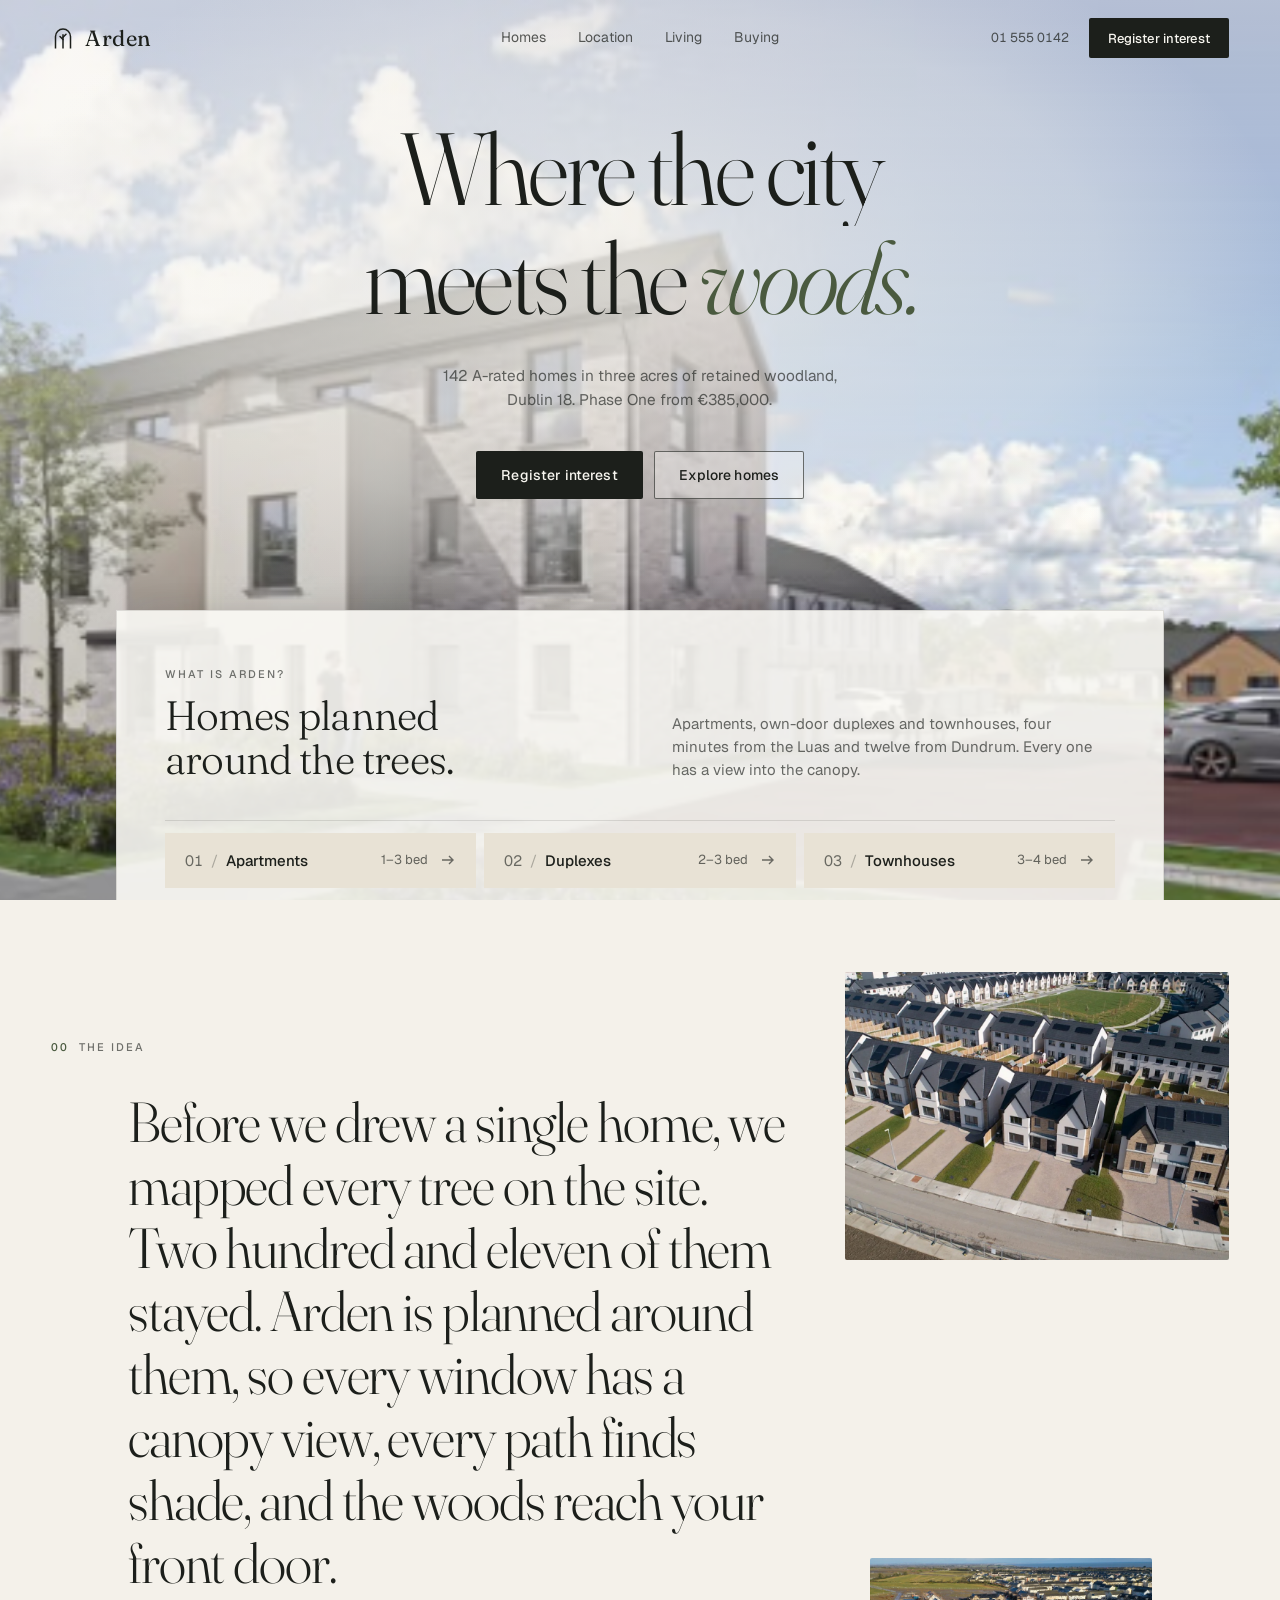
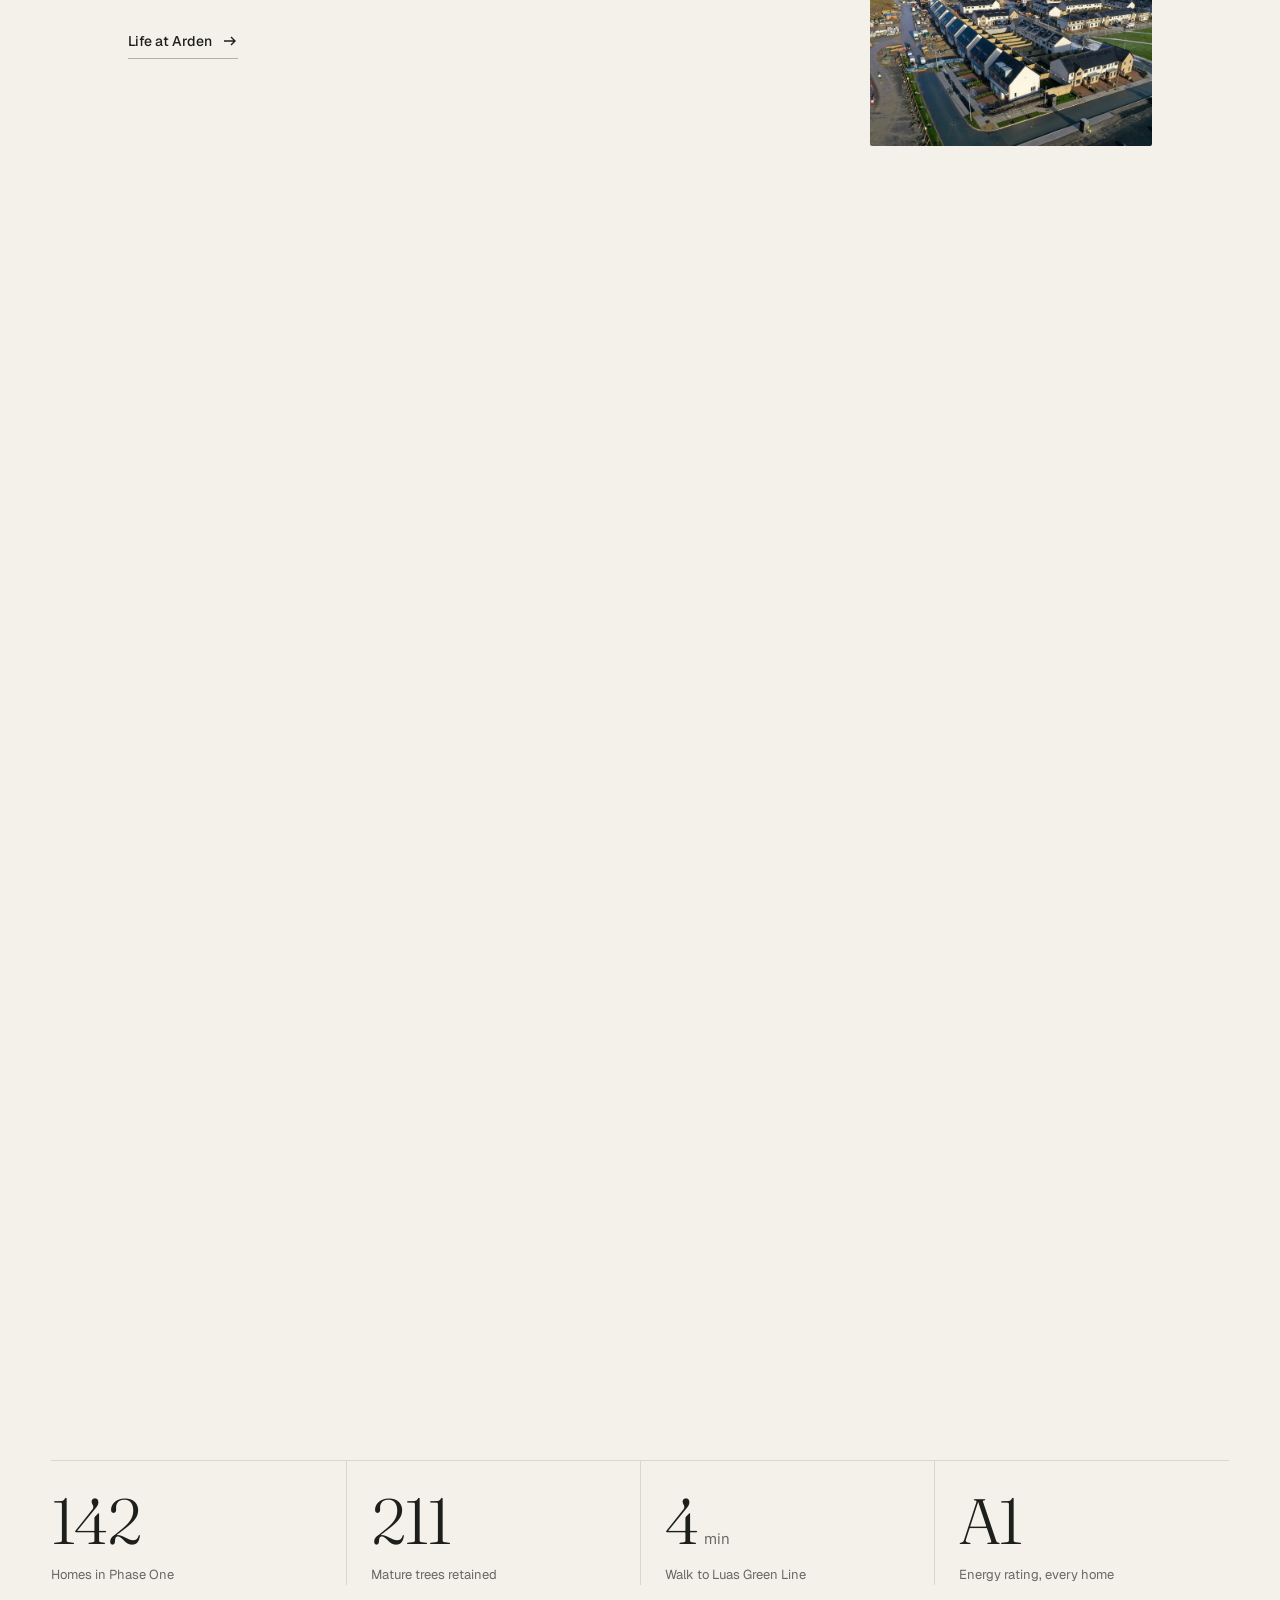
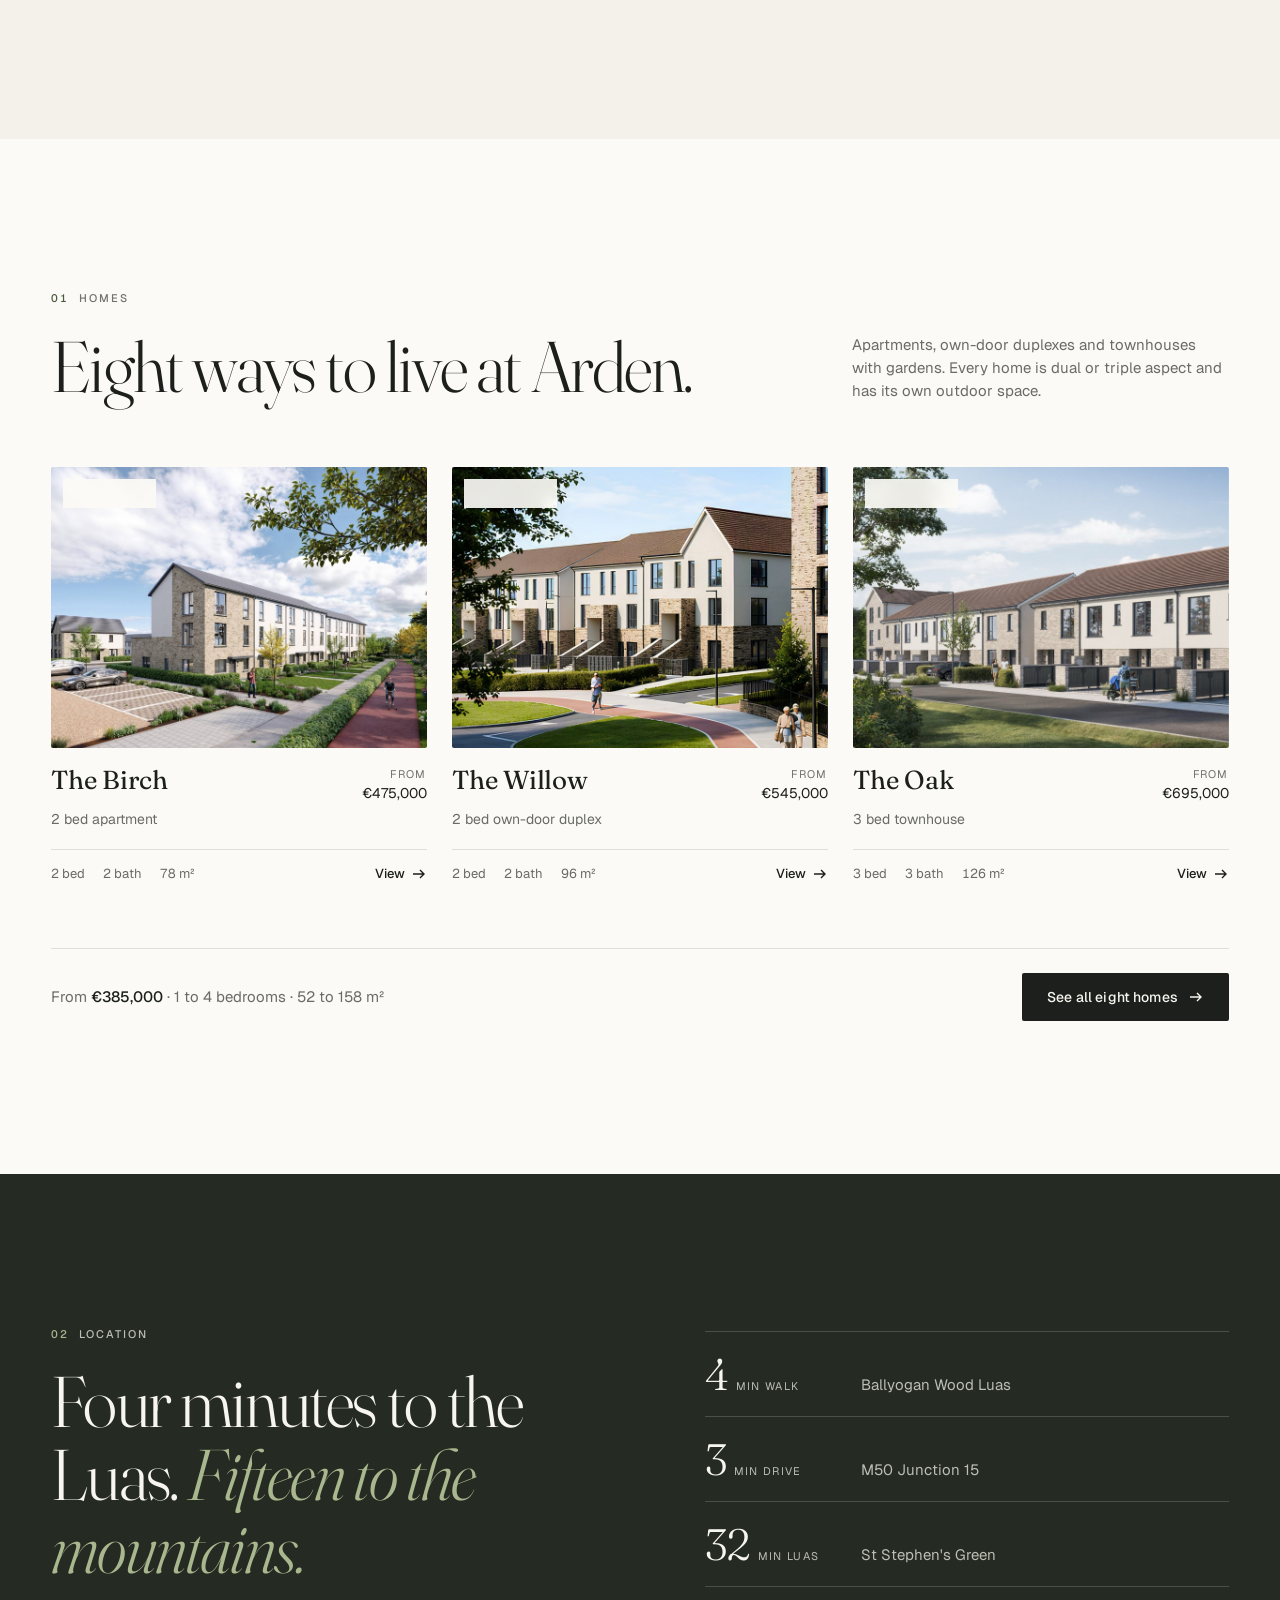
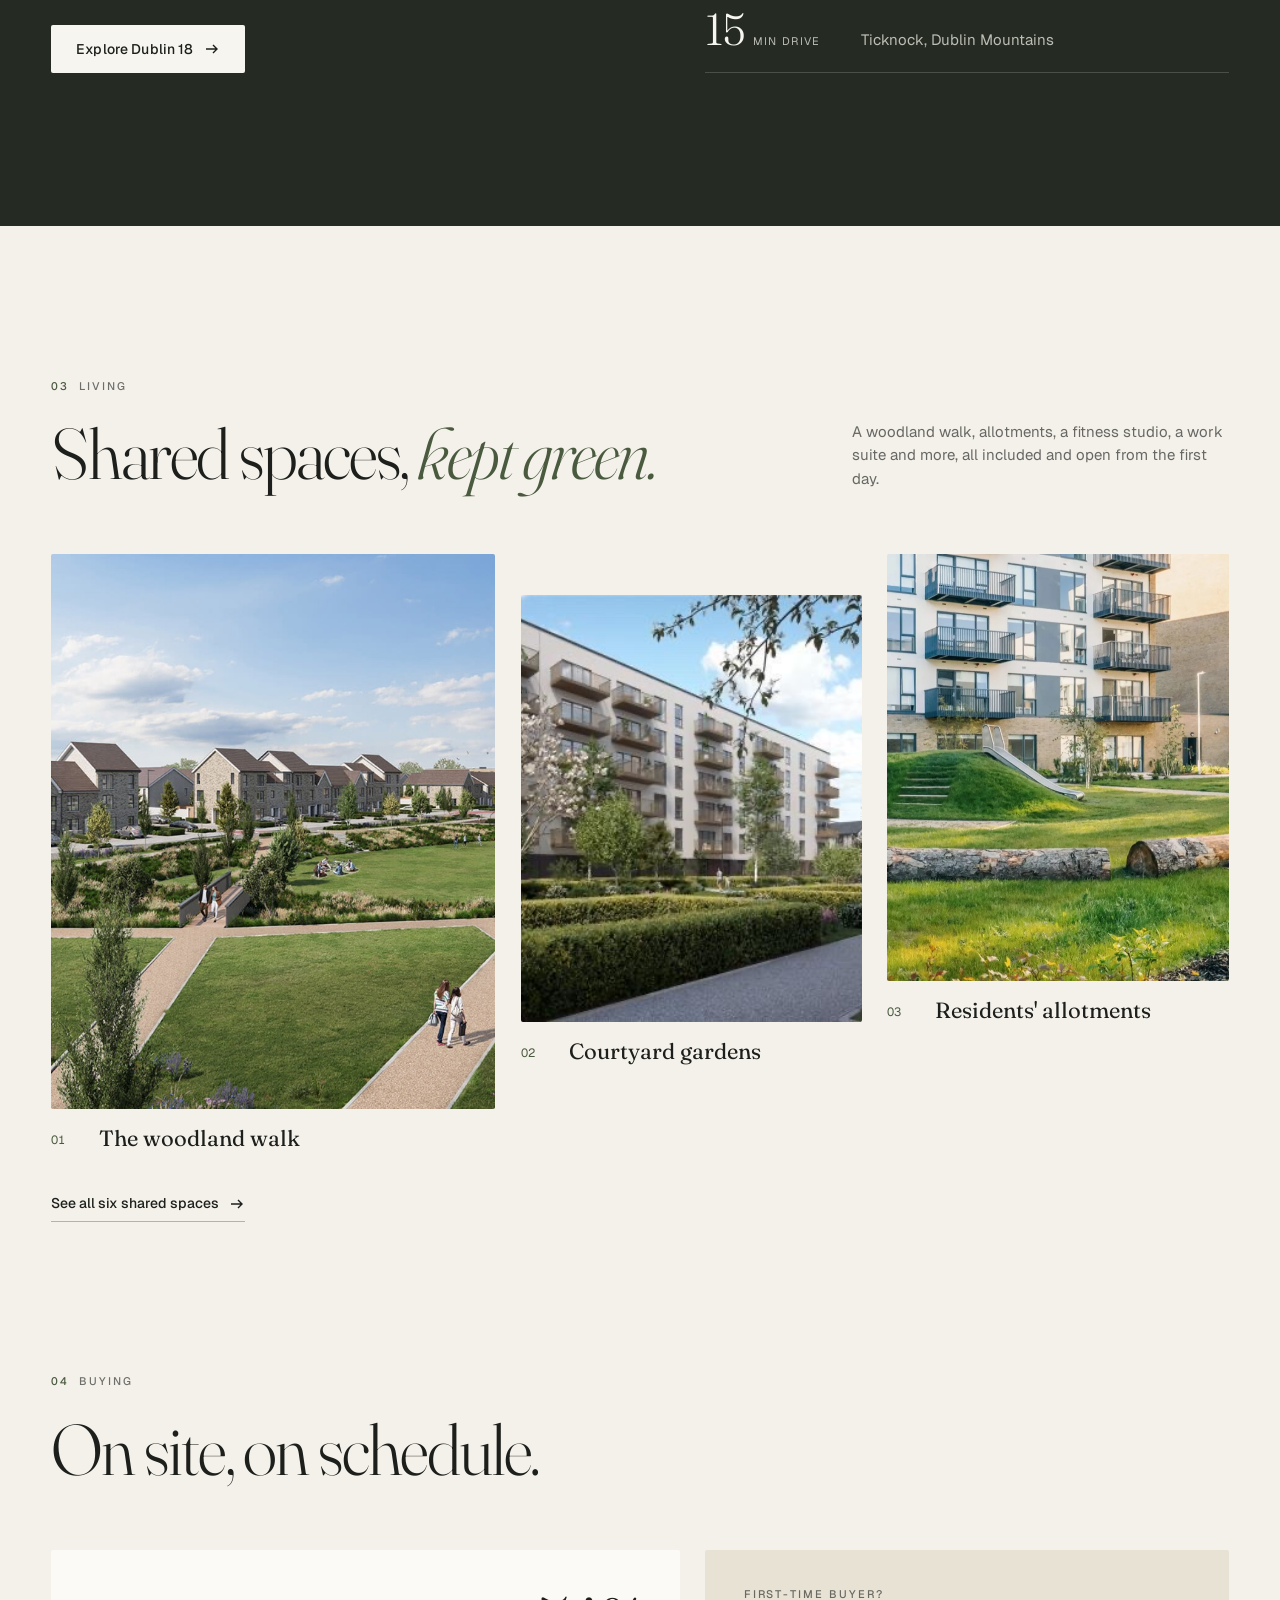
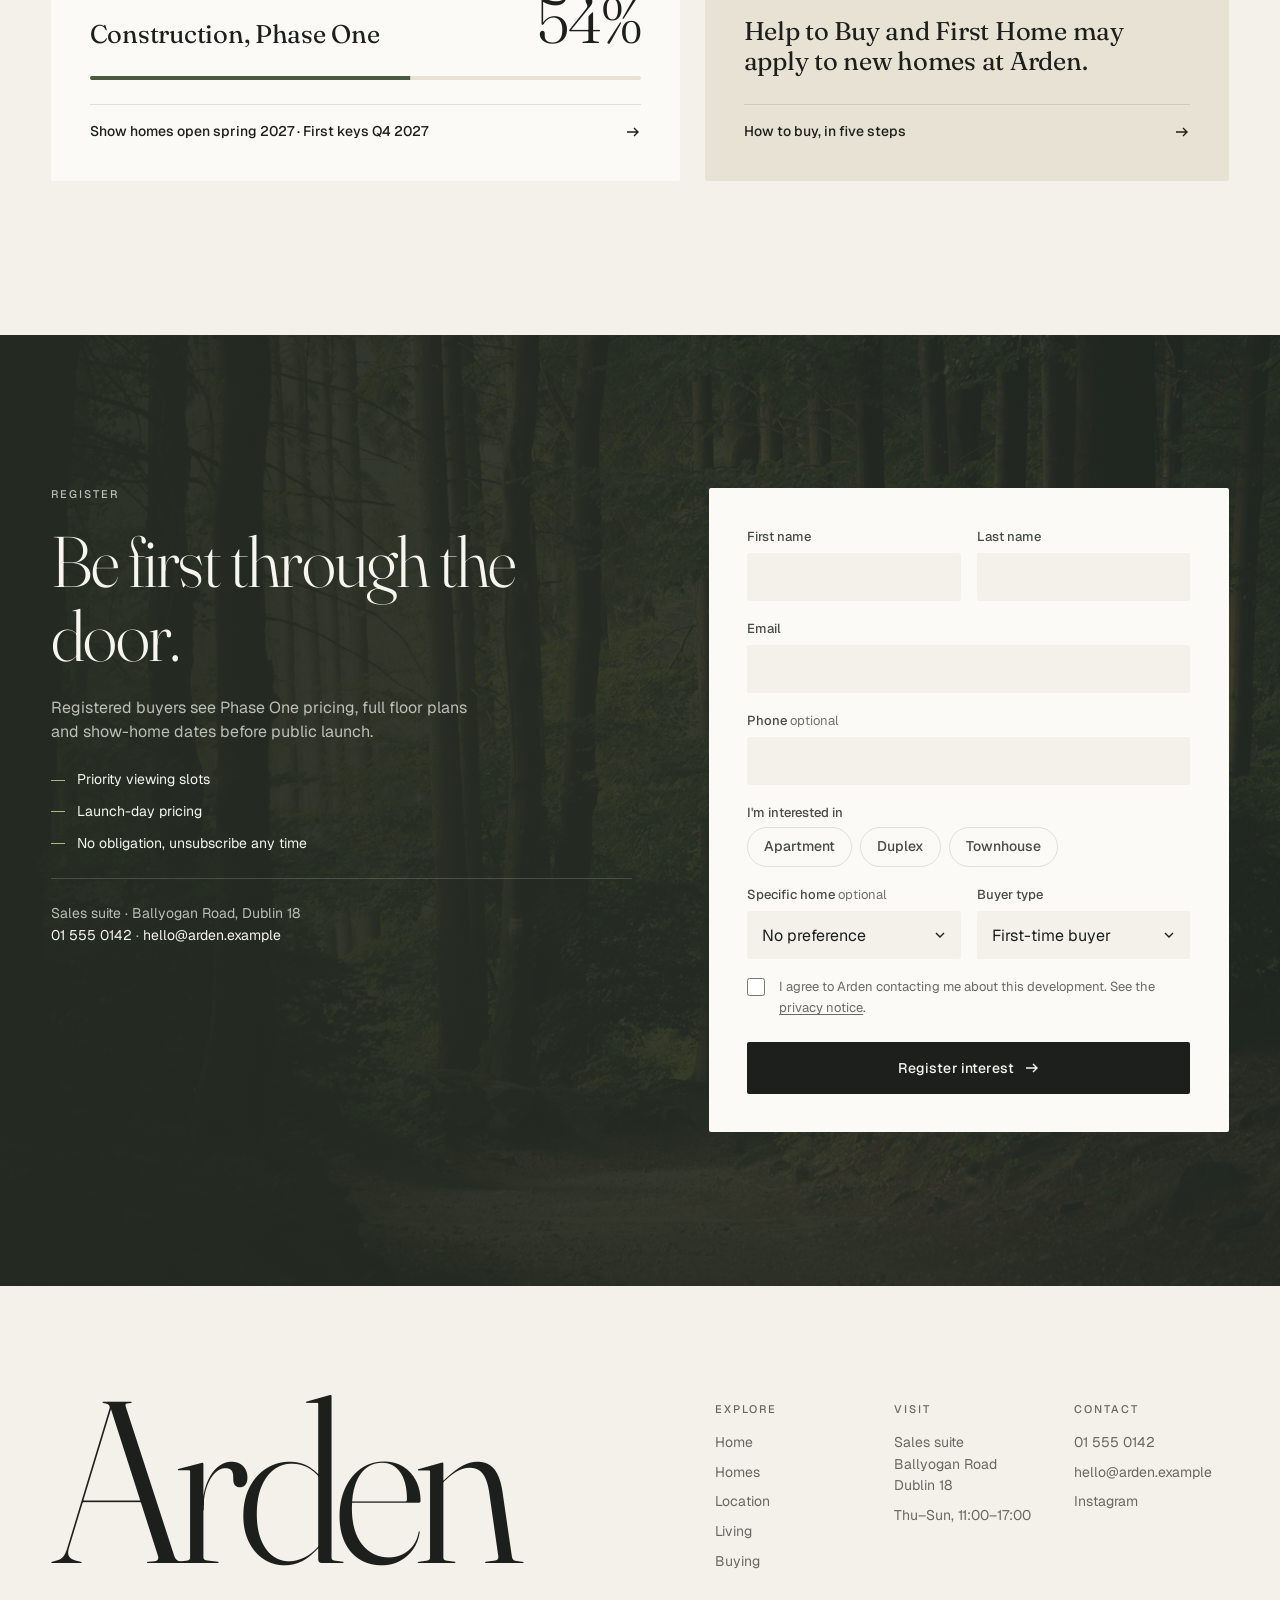
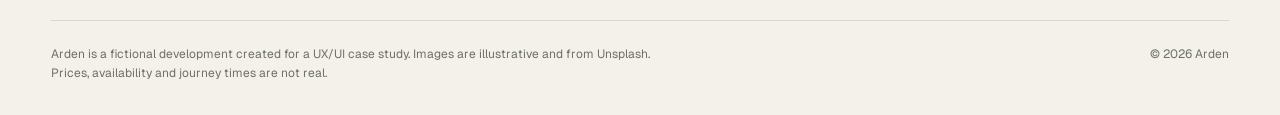
==== index.html @ 570a1e1f "Add files via upload" ====
<!doctype html>
<html lang="en-IE">
<head>
  <meta charset="utf-8">
  <meta name="viewport" content="width=device-width, initial-scale=1, viewport-fit=cover">
  <title>Arden — Homes at the edge of the woods, Dublin 18</title>
  <meta name="description" content="Arden is a collection of 142 A-rated apartments, duplexes and townhouses set within retained mature woodland in Dublin 18.">
  <meta name="theme-color" content="#F4F1EA">
  <link rel="preconnect" href="https://fonts.googleapis.com">
  <link rel="preconnect" href="https://fonts.gstatic.com" crossorigin>
    <link href="https://fonts.googleapis.com/css2?family=Fraunces:ital,opsz,wght@0,9..144,300..400;1,9..144,300..400&family=Geist:wght@300;400;500;600&display=swap" rel="stylesheet">
  <link rel="stylesheet" href="styles.css?v=10">
</head>
<body data-page="home">
  <main id="main">

    <!-- ============ HERO ============ -->
    <section class="hero" id="top" aria-labelledby="hero-title">
      <!-- Plays once while frames are captured, then loops forward → reverse on a canvas -->
      <!-- Still render animated like the reference: a slow camera move plus a sunlight sweep,
           drawn on a canvas at 30fps and played forward → reverse forever -->
      <div class="hero__bg" aria-hidden="true" data-boomerang-image>
        <img src="assets/img/arden-hero.jpg" alt="" fetchpriority="high">
        <canvas></canvas>
      </div>
      <div class="hero__wash" aria-hidden="true"></div>

      <div class="hero__copy">
        <h1 id="hero-title" class="hero__title">
          <span class="line"><span style="--d:1">Where the city</span></span>
          <span class="line"><span style="--d:2">meets the <em>woods.</em></span></span>
        </h1>
        <p class="hero__lede reveal-load" style="--d:3">142 A-rated homes in three acres of retained woodland, Dublin 18. Phase One from €385,000.</p>
        <div class="hero__ctas reveal-load" style="--d:4">
          <a href="#register" class="btn btn--dark">Register interest</a>
          <a href="homes.html" class="btn btn--line">Explore homes</a>
        </div>
      </div>

      <div class="hero__dock reveal-load" style="--d:5">
        <div class="hero__panel">
          <div class="hero__panel-top">
            <div>
              <p class="eyebrow">What is Arden?</p>
              <h2>Homes planned<br>around the trees.</h2>
            </div>
            <p>Apartments, own-door duplexes and townhouses, four minutes from the Luas and twelve from Dundrum. Every one has a view into the canopy.</p>
          </div>
          <div class="hero__rule"></div>
          <nav class="hero__rows" aria-label="Browse homes by type">
            <a href="homes.html?type=apartment"><span class="n">01</span><span class="s">/</span><span class="l">Apartments</span><span class="m">1–3 bed</span><svg class="arrow" viewBox="0 0 16 16" aria-hidden="true"><path d="M2 8h11M9 4l4 4-4 4"/></svg></a>
            <a href="homes.html?type=duplex"><span class="n">02</span><span class="s">/</span><span class="l">Duplexes</span><span class="m">2–3 bed</span><svg class="arrow" viewBox="0 0 16 16" aria-hidden="true"><path d="M2 8h11M9 4l4 4-4 4"/></svg></a>
            <a href="homes.html?type=townhouse"><span class="n">03</span><span class="s">/</span><span class="l">Townhouses</span><span class="m">3–4 bed</span><svg class="arrow" viewBox="0 0 16 16" aria-hidden="true"><path d="M2 8h11M9 4l4 4-4 4"/></svg></a>
          </nav>
        </div>
      </div>
    </section>

    <!-- ============ IDEA ============ -->
    <section class="idea" aria-labelledby="idea-label" data-idea>
      <div class="idea__sticky">
        <div class="wrap idea__inner">
          <p class="eyebrow" id="idea-label"><span class="idx">00</span> The idea</p>
          <p class="idea__text" data-scrub>Before we drew a single home, we mapped every tree on the site. Two hundred and eleven of them stayed. Arden is planned around them, so every window has a canopy view, every path finds shade, and the woods reach your front door.</p>
          <a href="living.html" class="link-arrow">Life at Arden <svg class="arrow" viewBox="0 0 16 16" aria-hidden="true"><path d="M2 8h11M9 4l4 4-4 4"/></svg></a>
        </div>
        <figure class="idea__img idea__img--a" data-parallax="-0.12">
          <img src="assets/img/arden-idea-streets.jpg" alt="Aerial view of finished streets of homes around a green" loading="lazy">
        </figure>
        <figure class="idea__img idea__img--b" data-parallax="0.1">
          <img src="assets/img/arden-idea-build.jpg" alt="Aerial view of new homes under construction" loading="lazy">
        </figure>
      </div>
    </section>

    <!-- ============ FACTS ============ -->
    <section class="facts wrap" aria-label="Arden in numbers">
      <dl class="facts__grid">
        <div class="fact reveal"><dt>Homes in Phase One</dt><dd><span data-count="142">142</span></dd></div>
        <div class="fact reveal"><dt>Mature trees retained</dt><dd><span data-count="211">211</span></dd></div>
        <div class="fact reveal"><dt>Walk to Luas Green Line</dt><dd><span data-count="4">4</span><small>min</small></dd></div>
        <div class="fact reveal"><dt>Energy rating, every home</dt><dd>A1</dd></div>
      </dl>
    </section>

    <!-- ============ HOMES TEASER ============ -->
    <section class="homes" aria-labelledby="homes-title">
      <div class="wrap">
        <div class="sec-head">
          <p class="eyebrow"><span class="idx">01</span> Homes</p>
          <h2 id="homes-title" class="h2 reveal">Eight ways to live at Arden.</h2>
          <p class="sec-head__aside reveal">Apartments, own-door duplexes and townhouses with gardens. Every home is dual or triple aspect and has its own outdoor space.</p>
        </div>
        <ul class="grid-homes" data-featured></ul>
        <div class="tease-foot reveal">
          <p>From <strong>€385,000</strong> · 1 to 4 bedrooms · 52 to 158 m²</p>
          <a href="homes.html" class="btn btn--dark">See all eight homes <svg class="arrow" viewBox="0 0 16 16" aria-hidden="true"><path d="M2 8h11M9 4l4 4-4 4"/></svg></a>
        </div>
      </div>
    </section>

    <!-- ============ LOCATION TEASER ============ -->
    <section class="tease-loc" aria-labelledby="tl-title">
      <div class="wrap tease-loc__grid">
        <div>
          <p class="eyebrow eyebrow--light"><span class="idx">02</span> Location</p>
          <h2 id="tl-title" class="h2 h2--light reveal">Four minutes to the Luas. <em>Fifteen to the mountains.</em></h2>
          <a href="location.html" class="btn btn--light reveal">Explore Dublin 18 <svg class="arrow" viewBox="0 0 16 16" aria-hidden="true"><path d="M2 8h11M9 4l4 4-4 4"/></svg></a>
        </div>
        <ul class="times">
          <li class="reveal"><span class="times__n">4<small>min walk</small></span><span class="times__l">Ballyogan Wood Luas</span></li>
          <li class="reveal"><span class="times__n">3<small>min drive</small></span><span class="times__l">M50 Junction 15</span></li>
          <li class="reveal"><span class="times__n">32<small>min Luas</small></span><span class="times__l">St Stephen's Green</span></li>
          <li class="reveal"><span class="times__n">15<small>min drive</small></span><span class="times__l">Ticknock, Dublin Mountains</span></li>
        </ul>
      </div>
    </section>

    <!-- ============ LIVING TEASER ============ -->
    <section class="tease-amen" aria-labelledby="ta-title">
      <div class="wrap">
        <div class="sec-head">
          <p class="eyebrow"><span class="idx">03</span> Living</p>
          <h2 id="ta-title" class="h2 reveal">Shared spaces, <em>kept green.</em></h2>
          <p class="sec-head__aside reveal">A woodland walk, allotments, a fitness studio, a work suite and more, all included and open from the first day.</p>
        </div>
        <ul class="tease-amen__grid" data-amen-teaser></ul>
        <a href="living.html" class="link-arrow reveal">See all six shared spaces <svg class="arrow" viewBox="0 0 16 16" aria-hidden="true"><path d="M2 8h11M9 4l4 4-4 4"/></svg></a>
      </div>
    </section>

    <!-- ============ BUYING TEASER ============ -->
    <section class="tease-buy" aria-labelledby="tb-title">
      <div class="wrap">
        <div class="sec-head">
          <p class="eyebrow"><span class="idx">04</span> Buying</p>
          <h2 id="tb-title" class="h2 reveal">On site, on schedule.</h2>
        </div>
        <div class="tease-buy__grid">
          <a href="buying.html" class="card-link reveal">
            <div class="build__head">
              <p class="h3">Construction, Phase One</p>
              <p class="build__pct"><span data-count="58">58</span>%</p>
            </div>
            <div class="bar" role="progressbar" aria-valuemin="0" aria-valuemax="100" aria-valuenow="58" aria-label="Construction progress"><span style="--v:.58"></span></div>
            <p class="card-link__row"><span>Show homes open spring 2027 · First keys Q4 2027</span><svg class="arrow" viewBox="0 0 16 16" aria-hidden="true"><path d="M2 8h11M9 4l4 4-4 4"/></svg></p>
          </a>
          <a href="buying.html" class="card-link card-link--sand reveal">
            <p class="eyebrow">First-time buyer?</p>
            <p class="h3">Help to Buy and First Home may apply to new homes at Arden.</p>
            <p class="card-link__row"><span>How to buy, in five steps</span><svg class="arrow" viewBox="0 0 16 16" aria-hidden="true"><path d="M2 8h11M9 4l4 4-4 4"/></svg></p>
          </a>
        </div>
      </div>
    </section>

    <div data-slot="register"></div>
  </main>

  <script src="main.js?v=10"></script>
</body>
</html>
---- styles.css ----
/* ==========================================================
   ARDEN — design tokens
   ========================================================== */
:root {
  --stone: #F4F1EA;
  --paper: #FBFAF6;
  --sand: #E8E2D5;
  --ink: #1C1F1B;
  --ink-80: rgba(28, 31, 27, .8);
  --ink-65: rgba(28, 31, 27, .65);
  --ink-45: rgba(28, 31, 27, .62);
  --ink-30: rgba(28, 31, 27, .3);
  --line: rgba(28, 31, 27, .12);
  --moss: #4A5A3F;
  --moss-deep: #252B22;
  --fern: #A9B78F;
  --light: #F7F5EF;
  --light-70: rgba(247, 245, 239, .72);
  --light-50: rgba(247, 245, 239, .66);
  --light-line: rgba(247, 245, 239, .18);

  --serif: "Fraunces", Georgia, "Times New Roman", serif;
  --sans: "Geist", "Helvetica Neue", Arial, sans-serif;

  --gutter: clamp(16px, 4vw, 56px);
  --max: 1360px;
  --sec: clamp(88px, 12vw, 176px);
  --r: 2px;

  --ease-out: cubic-bezier(.22, 1, .36, 1);
  --ease-in-out: cubic-bezier(.65, 0, .35, 1);
  --t-fast: 200ms;
}

*, *::before, *::after { box-sizing: border-box; }
[hidden] { display: none !important; }
html { -webkit-text-size-adjust: 100%; scroll-behavior: smooth; scroll-padding-top: 72px; }
body {
  margin: 0;
  background: var(--stone);
  color: var(--ink);
  font: 400 16px/1.55 var(--sans);
  -webkit-font-smoothing: antialiased;
  -moz-osx-font-smoothing: grayscale;
  overflow-x: hidden;
}
img { display: block; max-width: 100%; }
a { color: inherit; text-decoration: none; }
button { font: inherit; color: inherit; background: none; border: 0; padding: 0; cursor: pointer; }
h1, h2, h3, p, ul, ol, dl, dd, figure { margin: 0; padding: 0; }
ul, ol { list-style: none; }
em { font-style: italic; }
:focus-visible { outline: 2px solid var(--moss); outline-offset: 3px; }
::selection { background: var(--fern); color: var(--ink); }

.skip { position: absolute; left: -9999px; top: 8px; z-index: 100; background: var(--ink); color: var(--light); padding: 10px 14px; }
.skip:focus { left: 8px; }

.wrap { width: 100%; max-width: var(--max); margin: 0 auto; padding: 0 var(--gutter); }

/* ---------- type ---------- */
.eyebrow {
  font: 500 11px/1.2 var(--sans);
  letter-spacing: .18em;
  text-transform: uppercase;
  color: var(--ink-45);
  display: flex; align-items: center; gap: 10px;
}
.eyebrow--light { color: var(--light-70); }
.idx { font-variant-numeric: tabular-nums; color: var(--moss); }
.eyebrow--light .idx { color: var(--fern); }

.h2 {
  font: 300 clamp(38px, 5.6vw, 84px)/1.02 var(--serif);
  letter-spacing: -.025em;
  font-variation-settings: "opsz" 144;
}
.h2 em { color: var(--moss); }
.h2--light { color: var(--light); }
.h3 { font: 400 clamp(22px, 2vw, 28px)/1.15 var(--serif); letter-spacing: -.01em; }

/* ---------- buttons ---------- */
.btn {
  --bg: var(--ink); --fg: var(--light);
  display: inline-flex; align-items: center; justify-content: center; gap: 10px;
  min-height: 48px; padding: 0 24px;
  background: var(--bg); color: var(--fg);
  font: 500 14px/1 var(--sans); letter-spacing: .01em;
  border: 1px solid transparent; border-radius: var(--r);
  transition: background-color var(--t-fast) ease, color var(--t-fast) ease, border-color var(--t-fast) ease, transform 160ms var(--ease-out);
  white-space: nowrap;
}
.btn:active { transform: scale(.98); }
.btn--sm { min-height: 40px; padding: 0 18px; font-size: 13px; }
.btn--block { width: 100%; }
.btn--dark:hover { background: var(--moss-deep); }
.btn--light { --bg: var(--light); --fg: var(--ink); }
.btn--light:hover { --bg: #fff; }
.btn--ghost-light { --bg: transparent; --fg: var(--light); border-color: var(--light-50); }
.btn--ghost-light:hover { border-color: var(--light); background: rgba(247,245,239,.08); }

.arrow { width: 16px; height: 16px; flex: none; fill: none; stroke: currentColor; stroke-width: 1.4; transition: transform var(--t-fast) var(--ease-out); }
a:hover > .arrow, button:hover > .arrow, .is-hover .arrow { transform: translateX(3px); }

.link-arrow {
  display: inline-flex; align-items: center; gap: 10px;
  font-weight: 500; font-size: 14px;
  padding-bottom: 6px; border-bottom: 1px solid var(--ink-30);
  transition: border-color var(--t-fast);
}
.link-arrow:hover { border-color: var(--ink); }
.text-btn { text-decoration: underline; text-underline-offset: 3px; font-weight: 500; }

/* ==========================================================
   NAV
   ========================================================== */
.nav {
  position: fixed; inset: 0 0 auto; z-index: 50;
  color: var(--light);
  transition: transform 420ms var(--ease-out), background-color 300ms ease, color 300ms ease, box-shadow 300ms ease;
}
.nav__inner {
  max-width: var(--max); margin: 0 auto;
  padding: 18px var(--gutter);
  display: grid; grid-template-columns: 1fr auto 1fr; align-items: center; gap: 24px;
}
.nav.is-solid { background: rgba(244, 241, 234, .9); backdrop-filter: blur(14px) saturate(1.2); -webkit-backdrop-filter: blur(14px) saturate(1.2); color: var(--ink); box-shadow: 0 1px 0 var(--line); }
.nav.is-hidden { transform: translateY(-100%); }
.nav.is-solid [data-nav-cta] { --bg: var(--ink); --fg: var(--light); }

.brand { display: inline-flex; align-items: center; gap: 10px; justify-self: start; }
.brand__mark { width: 24px; height: 24px; }
.brand__word { font: 400 22px/1 var(--serif); letter-spacing: .02em; }

.nav__links { display: flex; gap: 32px; }
.nav__links a { font-size: 14px; opacity: .72; transition: opacity var(--t-fast); position: relative; }
.nav__links a:hover, .nav__links a[aria-current] { opacity: 1; }
.nav__links a[aria-current]::after { content: ""; position: absolute; left: 0; right: 0; bottom: -6px; height: 1px; background: currentColor; }

.nav__end { justify-self: end; display: flex; align-items: center; gap: 20px; }
.nav__phone { font-size: 13px; opacity: .72; font-variant-numeric: tabular-nums; transition: opacity var(--t-fast); }
.nav__phone:hover { opacity: 1; }

.nav__burger { display: none; width: 40px; height: 40px; position: relative; }
.nav__burger span { position: absolute; left: 10px; right: 10px; height: 1.5px; background: currentColor; transition: transform 300ms var(--ease-out); }
.nav__burger span:first-child { top: 16px; }
.nav__burger span:last-child { top: 23px; }
.nav__burger[aria-expanded="true"] span:first-child { transform: translateY(3.5px) rotate(45deg); }
.nav__burger[aria-expanded="true"] span:last-child { transform: translateY(-3.5px) rotate(-45deg); }

.menu {
  position: fixed; inset: 0; z-index: 45;
  background: var(--stone); color: var(--ink);
  padding: 96px var(--gutter) calc(24px + env(safe-area-inset-bottom));
  display: flex; flex-direction: column; justify-content: space-between;
  opacity: 0; transition: opacity 260ms ease;
}
.menu.is-open { opacity: 1; }
.menu nav a {
  display: flex; align-items: baseline; gap: 16px;
  font: 300 clamp(36px, 10vw, 56px)/1.1 var(--serif);
  padding: 10px 0; border-bottom: 1px solid var(--line);
  transform: translateY(12px); opacity: 0;
  transition: transform 500ms var(--ease-out), opacity 500ms var(--ease-out);
  transition-delay: calc(var(--i, 0) * 50ms + 80ms);
}
.menu.is-open nav a { transform: none; opacity: 1; }
.menu nav a[aria-current] { color: var(--moss); }
.menu nav a span { font: 500 11px var(--sans); letter-spacing: .15em; color: var(--moss); }
.menu__foot { display: grid; gap: 16px; font-size: 14px; color: var(--ink-65); }
body.menu-open .nav { color: var(--ink); background: transparent; box-shadow: none; backdrop-filter: none; }
body.menu-open .nav [data-nav-cta] { visibility: hidden; }

/* ==========================================================
   HERO — boomerang video, centred copy, anchored panel
   ========================================================== */
.hero {
  position: relative; isolation: isolate; overflow: hidden;
  min-height: 100vh; min-height: 100svh;
  display: flex; flex-direction: column; align-items: center;
  background: var(--stone); color: var(--ink);
}
/* Slightly oversized, anchored from the top so the canopy stays in frame */
.hero__bg { position: absolute; inset: 0; z-index: -2; overflow: hidden; }
.hero__bg > img, .hero__bg > video, .hero__bg > canvas {
  position: absolute; inset: 0; width: 100%; height: 100%;
  object-fit: cover; object-position: 50% 0;
  transform: scale(1.15); transform-origin: 50% 0;
}
.hero__bg > video, .hero__bg > canvas { opacity: 0; transition: opacity 900ms ease; }
.hero__bg.is-video > video, .hero__bg.is-looping > canvas { opacity: 1; }
/* A soft stone wash keeps the ink headline legible over the mist */
.hero__wash {
  position: absolute; inset: 0; z-index: -1; pointer-events: none;
  background:
    radial-gradient(ellipse 60% 48% at 50% 30%, rgba(244,241,234,.7) 0%, rgba(244,241,234,.35) 60%, rgba(244,241,234,0) 85%),
    linear-gradient(180deg, rgba(244,241,234,.55) 0%, rgba(244,241,234,.25) 45%, rgba(244,241,234,0) 70%);
}

.hero__copy {
  display: flex; flex-direction: column; align-items: center; text-align: center;
  padding: clamp(104px, 13vh, 148px) 16px 32px;
}
.hero__title {
  margin-top: 0;
  font: 300 clamp(44px, 8vw, 120px)/1 var(--serif);
  letter-spacing: -.035em;
  font-variation-settings: "opsz" 144;
}
.hero__title .line { display: block; overflow: hidden; padding-bottom: .06em; }
.hero__title .line > span { display: inline-block; transform: translateY(105%); animation: rise 1100ms var(--ease-out) forwards; animation-delay: calc(var(--d) * 110ms + 250ms); }
.hero__title em { color: var(--moss); }
.hero__lede { max-width: 440px; margin-top: clamp(20px, 2.4vw, 32px); color: var(--ink-65); font-size: clamp(15px, 1.2vw, 17px); }
.hero__ctas { display: flex; flex-wrap: wrap; justify-content: center; gap: 12px; margin-top: clamp(24px, 3vw, 40px); }
.btn--line { --bg: rgba(251,250,246,.35); --fg: var(--ink); border-color: var(--ink-45); }
.btn--line:hover { border-color: var(--ink); background: rgba(251,250,246,.5); }

.reveal-load { opacity: 0; transform: translateY(14px); animation: fadeUp 900ms var(--ease-out) forwards; animation-delay: calc(var(--d) * 110ms + 250ms); }
@keyframes rise { to { transform: none; } }
@keyframes fadeUp { to { opacity: 1; transform: none; } }
@keyframes drift {
  from { transform: scale(1.06) translate3d(0, 0, 0); }
  to   { transform: scale(1.16) translate3d(-2.2%, -1.6%, 0); }
}

.hero__dock { margin-top: auto; width: 100%; max-width: 1080px; padding: 0 16px; }
.hero__panel {
  background: rgba(251, 250, 246, .9);
  backdrop-filter: blur(10px) saturate(1.1); -webkit-backdrop-filter: blur(10px) saturate(1.1);
  border: 1px solid var(--line); border-bottom: 0;
  padding: clamp(28px, 4.4vw, 60px) clamp(20px, 4vw, 48px) 0;
  box-shadow: 0 -12px 40px -24px rgba(28,31,27,.25);
}
.hero__panel-top { display: grid; grid-template-columns: 1fr 1fr; gap: clamp(20px, 5vw, 64px); align-items: end; }
.hero__panel h2 { margin-top: 12px; font: 300 clamp(26px, 3.2vw, 42px)/1.08 var(--serif); letter-spacing: -.02em; }
.hero__panel-top > p { color: var(--ink-65); font-size: 15px; max-width: 420px; }
.hero__rule { height: 1px; background: var(--line); margin-top: clamp(24px, 3vw, 40px); }
.hero__rows { display: grid; grid-template-columns: repeat(3, 1fr); gap: 8px; padding: 12px 0; }
.hero__rows a {
  display: flex; align-items: center; gap: 12px;
  padding: 16px 20px; background: var(--sand); font-size: 15px;
  transition: background-color var(--t-fast) ease;
}
.hero__rows a:hover { background: #DDD5C4; }
.hero__rows .n { color: var(--ink-45); font-variant-numeric: tabular-nums; }
.hero__rows .s { color: var(--ink-30); margin: 0 -4px; }
.hero__rows .l { font-weight: 500; }
.hero__rows .m { margin-left: auto; font-size: 13px; color: var(--ink-65); }
.hero__rows .arrow { color: var(--ink-45); transition: transform var(--t-fast) var(--ease-out), color var(--t-fast); }
.hero__rows a:hover .arrow { color: var(--ink); transform: translateX(3px); }

@media (min-width: 701px) and (max-height: 860px) {
  .hero__copy { padding-top: 96px; padding-bottom: 24px; }
  .hero__title { font-size: clamp(44px, 11vh, 96px); }
  .hero__panel { padding-top: 28px; }
  .hero__rule { margin-top: 20px; }
}

/* The nav starts in ink over the light hero */
/* Light variant: the nav starts in ink over the bright render */
body:has(.hero:not(.hero--dark)) .nav:not(.is-solid) { color: var(--ink); }
body:has(.hero:not(.hero--dark)) .nav:not(.is-solid) [data-nav-cta] { --bg: var(--ink); --fg: var(--light); }

/* Dark photo variant: light type over a dusk image, same layout */
.hero--dark { background: var(--moss-deep); color: var(--light); }
.hero--dark .hero__bg > img { object-position: 50% 55%; transform-origin: 55% 60%; animation: drift 30s var(--ease-in-out) infinite alternate; }
.hero--dark .hero__wash {
  background:
    radial-gradient(ellipse 62% 50% at 50% 38%, rgba(20,24,19,.7) 0%, rgba(20,24,19,.3) 55%, rgba(20,24,19,0) 80%),
    linear-gradient(180deg, rgba(20,24,19,.6) 0%, rgba(20,24,19,.25) 40%, rgba(20,24,19,.35) 70%, rgba(20,24,19,.7) 100%);
}
.hero--dark .hero__title em { color: var(--fern); }
.hero--dark .hero__lede { color: rgba(247,245,239,.86); text-shadow: 0 1px 12px rgba(20,24,19,.6); }
.hero--dark .btn--dark { --bg: var(--light); --fg: var(--ink); }
.hero--dark .btn--dark:hover { background: #fff; }
.hero--dark .btn--line { --bg: rgba(247,245,239,.06); --fg: var(--light); border-color: var(--light-50); }
.hero--dark .btn--line:hover { border-color: var(--light); background: rgba(247,245,239,.12); }
.hero--dark .hero__panel { color: var(--ink); }

/* ==========================================================
   IDEA — scroll-scrubbed statement
   ========================================================== */
.idea { position: relative; height: 240vh; }
.idea__sticky { position: sticky; top: 0; height: 100vh; height: 100svh; display: flex; align-items: center; overflow: hidden; }
.idea__inner { position: relative; z-index: 2; display: grid; gap: 36px; }
.idea__text {
  max-width: 21ch;
  font: 300 clamp(30px, 4.4vw, 64px)/1.12 var(--serif);
  letter-spacing: -.02em;
  font-variation-settings: "opsz" 96;
  margin-left: clamp(0px, 6vw, 120px);
}
.idea__text .w { opacity: .14; transition: opacity 180ms linear; }
.idea__text .w.on { opacity: 1; }
.idea__inner .link-arrow { justify-self: start; margin-left: clamp(0px, 6vw, 120px); }
.idea__img { position: absolute; z-index: 1; overflow: hidden; border-radius: var(--r); will-change: transform; }
.idea__img img { width: 100%; height: 100%; object-fit: cover; }
.idea__img--a { width: clamp(250px, 30vw, 500px); aspect-ratio: 4/3; right: var(--gutter); top: 8vh; }
.idea__img--b { width: clamp(200px, 22vw, 370px); aspect-ratio: 3/2; right: calc(var(--gutter) + 6vw); bottom: 6vh; }

/* ==========================================================
   FACTS
   ========================================================== */
.facts { padding-block: 0 var(--sec); }
.facts__grid { display: grid; grid-template-columns: repeat(4, 1fr); border-top: 1px solid var(--line); }
.fact { padding: 28px 24px 0 0; display: flex; flex-direction: column-reverse; gap: 12px; }
.fact + .fact { padding-left: 24px; border-left: 1px solid var(--line); }
.fact dt { font-size: 13px; color: var(--ink-65); }
.fact dd { font: 300 clamp(44px, 5vw, 72px)/1 var(--serif); letter-spacing: -.03em; font-variant-numeric: tabular-nums; }
.fact dd small { font: 400 15px var(--sans); letter-spacing: 0; margin-left: 6px; color: var(--ink-65); }

/* ==========================================================
   SECTION HEAD (shared)
   ========================================================== */
.sec-head {
  display: grid; grid-template-columns: repeat(12, 1fr); column-gap: 24px; row-gap: 24px;
  margin-bottom: clamp(40px, 5vw, 72px);
}
.sec-head .eyebrow { grid-column: 1 / -1; }
.sec-head .h2 { grid-column: 1 / span 8; }
.sec-head__aside { grid-column: 9 / -1; align-self: end; color: var(--ink-65); font-size: 15px; max-width: 380px; }

/* ==========================================================
   HOMES
   ========================================================== */
.homes { padding-block: var(--sec); background: var(--paper); }
.filters {
  display: flex; flex-wrap: wrap; align-items: center; gap: 12px 28px;
  padding-bottom: 20px; margin-bottom: 32px; border-bottom: 1px solid var(--line);
}
.seg { display: inline-flex; background: var(--sand); padding: 3px; border-radius: 3px; }
.seg button {
  min-height: 38px; padding: 0 16px; font-size: 13px; font-weight: 500; color: var(--ink-65);
  border-radius: 2px; transition: background-color var(--t-fast), color var(--t-fast), box-shadow var(--t-fast);
}
.seg button:hover { color: var(--ink); }
.seg button[aria-checked="true"] { background: var(--paper); color: var(--ink); box-shadow: 0 1px 2px rgba(28,31,27,.08); }
.chips { display: inline-flex; align-items: center; gap: 6px; }
.chips__label { font-size: 12px; color: var(--ink-45); margin-right: 6px; text-transform: uppercase; letter-spacing: .14em; }
.chips button {
  min-width: 38px; min-height: 38px; padding: 0 12px; font-size: 13px; border: 1px solid var(--line); border-radius: 999px;
  transition: border-color var(--t-fast), background-color var(--t-fast), color var(--t-fast);
}
.chips button:hover { border-color: var(--ink-45); }
.chips button[aria-checked="true"] { background: var(--ink); color: var(--light); border-color: var(--ink); }
.filters__count { margin-left: auto; font-size: 13px; color: var(--ink-45); font-variant-numeric: tabular-nums; }

.grid-homes { display: grid; grid-template-columns: repeat(3, 1fr); gap: clamp(28px, 3vw, 48px) clamp(16px, 2vw, 28px); }
.home { animation: cardIn 500ms var(--ease-out) both; animation-delay: calc(var(--i) * 45ms); }
@keyframes cardIn { from { opacity: 0; transform: translateY(12px); } }
.home__btn { display: block; width: 100%; text-align: left; }
.home__img { position: relative; aspect-ratio: 4/3; overflow: hidden; background: var(--sand); border-radius: var(--r); }
.home__img img { width: 100%; height: 100%; object-fit: cover; transition: transform 900ms var(--ease-out); }
.home__btn:hover .home__img img { transform: scale(1.035); }
.status {
  position: absolute; top: 12px; left: 12px;
  display: inline-flex; align-items: center; gap: 6px;
  padding: 6px 10px; font-size: 11px; font-weight: 500; letter-spacing: .04em;
  background: rgba(251, 250, 246, .92); backdrop-filter: blur(6px); border-radius: 999px;
}
.status::before { content: ""; width: 6px; height: 6px; border-radius: 50%; background: var(--moss); }
.status--low::before { background: #B8792F; }
.status--soon::before { background: var(--ink-30); }
.home__meta { display: grid; grid-template-columns: 1fr auto; gap: 4px 16px; padding-top: 18px; }
.home__name { font: 400 26px/1.1 var(--serif); letter-spacing: -.01em; }
.home__price { font-size: 14px; text-align: right; align-self: end; }
.home__price small { display: block; font-size: 11px; color: var(--ink-45); text-transform: uppercase; letter-spacing: .12em; }
.home__type { font-size: 14px; color: var(--ink-65); }
.home__specs { grid-column: 1 / -1; display: flex; gap: 18px; margin-top: 14px; padding-top: 14px; border-top: 1px solid var(--line); font-size: 13px; color: var(--ink-65); font-variant-numeric: tabular-nums; }
.home__specs .view { margin-left: auto; display: inline-flex; align-items: center; gap: 6px; color: var(--ink); font-weight: 500; }
.home__btn:hover .arrow { transform: translateX(3px); }
.empty { padding: 48px 0; color: var(--ink-65); }

/* ==========================================================
   SPECIFICATION
   ========================================================== */
.spec { background: var(--moss-deep); color: var(--light); padding-block: var(--sec); }
.spec__grid { display: grid; grid-template-columns: 1fr 1fr; gap: clamp(32px, 6vw, 112px); align-items: start; }
.spec__media { position: sticky; top: 96px; aspect-ratio: 4/5; overflow: hidden; border-radius: var(--r); background: #1a1f18; }
.spec__media img { position: absolute; inset: 0; width: 100%; height: 100%; object-fit: cover; opacity: 0; transform: scale(1.04); transition: opacity 700ms ease, transform 1400ms var(--ease-out); }
.spec__media img.is-on { opacity: 1; transform: none; }
.spec__content { padding-top: 8px; }
.spec__content .h2 { margin-top: 24px; }
.spec__lede { margin-top: 20px; color: var(--light-70); max-width: 380px; }
.spec__list { margin-top: 48px; border-top: 1px solid var(--light-line); }
.spec__item { border-bottom: 1px solid var(--light-line); }
.spec__row {
  width: 100%; display: grid; grid-template-columns: 36px 1fr 16px; align-items: center; gap: 12px;
  padding: 22px 0; text-align: left;
}
.spec__n { font-size: 12px; color: var(--light-50); font-variant-numeric: tabular-nums; }
.spec__t { font: 400 clamp(22px, 2.2vw, 30px)/1.1 var(--serif); letter-spacing: -.01em; color: var(--light-70); transition: color var(--t-fast); }
.spec__row .arrow { color: var(--light-50); transition: transform 300ms var(--ease-out), color var(--t-fast); }
.spec__item.is-open .spec__t, .spec__row:hover .spec__t { color: var(--light); }
.spec__item.is-open .arrow { transform: rotate(90deg); color: var(--fern); }
.spec__body { display: grid; grid-template-rows: 0fr; transition: grid-template-rows 450ms var(--ease-out); }
.spec__item.is-open .spec__body { grid-template-rows: 1fr; }
.spec__body > div { overflow: hidden; }
.spec__body p { padding: 0 0 8px 48px; color: var(--light-70); max-width: 520px; }
.spec__body ul { padding: 8px 0 24px 48px; display: flex; flex-wrap: wrap; gap: 8px; }
.spec__body li { font-size: 12px; padding: 6px 10px; border: 1px solid var(--light-line); border-radius: 999px; color: var(--light-70); }

/* ==========================================================
   LOCATION
   ========================================================== */
.location { padding-block: var(--sec); }
.loc { display: grid; grid-template-columns: 1.25fr 1fr; gap: clamp(28px, 4vw, 64px); align-items: start; }
.loc__map svg { width: 100%; height: auto; display: block; border-radius: var(--r); }
.loc__note { margin-top: 12px; font-size: 12px; color: var(--ink-45); }
.map-bg { fill: var(--sand); }
.map-hatch { stroke: rgba(74, 90, 63, .28); stroke-width: 1.2; }
.map-sea { fill: #D6DBD2; }
.map-road { fill: none; stroke: var(--paper); stroke-width: 5; stroke-linecap: round; }
.map-road--m { stroke-width: 9; }
.map-luas { fill: none; stroke: var(--moss); stroke-width: 2.5; stroke-dasharray: 7 6; }
.map-ring { fill: none; stroke: var(--ink-30); stroke-width: 1; stroke-dasharray: 2 5; }
.map-ring-l { font: 500 10px var(--sans); fill: var(--ink-45); text-anchor: middle; letter-spacing: .08em; text-transform: uppercase; }
.map-label { font: 500 10px var(--sans); fill: var(--ink-65); letter-spacing: .16em; text-transform: uppercase; }
.map-label--v { writing-mode: vertical-rl; }
.map-home__dot { fill: var(--ink); }
.map-home__pulse { fill: var(--ink); opacity: .15; transform-box: fill-box; transform-origin: center; animation: pulse 2.8s var(--ease-out) infinite; }
@keyframes pulse { from { transform: scale(.4); opacity: .35; } to { transform: scale(1.6); opacity: 0; } }
.map-home__l { font: 600 11px var(--sans); letter-spacing: .24em; text-anchor: middle; fill: var(--ink); }
.pin { cursor: pointer; }
.pin circle { fill: var(--paper); stroke: var(--ink); stroke-width: 1.5; transition: fill var(--t-fast), r var(--t-fast); }
.pin text { font: 600 10px var(--sans); text-anchor: middle; dominant-baseline: central; fill: var(--ink); pointer-events: none; }
.pin.is-on circle { fill: var(--ink); r: 14; }
.pin.is-on text { fill: var(--light); }
.pin line { stroke: var(--ink); stroke-width: 1; stroke-dasharray: 2 3; opacity: 0; transition: opacity var(--t-fast); }
.pin.is-on line { opacity: .5; }

.tabs { display: flex; gap: 4px; flex-wrap: wrap; border-bottom: 1px solid var(--line); }
.tabs button {
  position: relative; padding: 12px 14px 14px; font-size: 14px; color: var(--ink-65);
  transition: color var(--t-fast);
}
.tabs button::after { content: ""; position: absolute; left: 14px; right: 14px; bottom: -1px; height: 2px; background: var(--ink); transform: scaleX(0); transition: transform 300ms var(--ease-out); }
.tabs button:hover { color: var(--ink); }
.tabs button[aria-selected="true"] { color: var(--ink); font-weight: 500; }
.tabs button[aria-selected="true"]::after { transform: scaleX(1); }
.places { margin-top: 8px; }
.place {
  display: grid; grid-template-columns: 28px 1fr auto; gap: 14px; align-items: center;
  padding: 18px 8px; border-bottom: 1px solid var(--line); border-radius: 2px;
  transition: background-color var(--t-fast);
  animation: cardIn 420ms var(--ease-out) both; animation-delay: calc(var(--i) * 40ms);
}
.place:hover, .place.is-on { background: rgba(232, 226, 213, .6); }
.place__n { width: 24px; height: 24px; border: 1px solid var(--ink); border-radius: 50%; display: grid; place-items: center; font-size: 11px; font-weight: 600; transition: background-color var(--t-fast), color var(--t-fast); }
.place.is-on .place__n { background: var(--ink); color: var(--light); }
.place__name { font-weight: 500; font-size: 15px; }
.place__sub { font-size: 13px; color: var(--ink-65); }
.place__time { text-align: right; font: 300 26px/1 var(--serif); font-variant-numeric: tabular-nums; }
.place__time small { display: block; margin-top: 4px; font: 400 11px var(--sans); color: var(--ink-45); letter-spacing: .1em; text-transform: uppercase; }

/* ==========================================================
   LIVING
   ========================================================== */
.living { padding-block: var(--sec); background: var(--paper); }
.amen { display: grid; grid-template-columns: repeat(12, 1fr); gap: clamp(28px, 3vw, 44px) clamp(16px, 2vw, 28px); }
.amen__item:nth-child(1) { grid-column: 1 / span 7; }
.amen__item:nth-child(2) { grid-column: 8 / span 5; margin-top: 18%; }
.amen__item:nth-child(3) { grid-column: 1 / span 4; }
.amen__item:nth-child(4) { grid-column: 5 / span 4; margin-top: 12%; }
.amen__item:nth-child(5) { grid-column: 9 / span 4; }
.amen__item:nth-child(6) { grid-column: 3 / span 8; }
.amen__img { overflow: hidden; border-radius: var(--r); aspect-ratio: 4/3; background: var(--sand); }
.amen__item:nth-child(1) .amen__img, .amen__item:nth-child(6) .amen__img { aspect-ratio: 16/10; }
.amen__item:nth-child(2) .amen__img { aspect-ratio: 4/5; }
.amen__img img { width: 100%; height: 100%; object-fit: cover; transition: transform 1200ms var(--ease-out); }
.amen__item:hover .amen__img img { transform: scale(1.03); }
.amen__cap { display: grid; grid-template-columns: 36px 1fr; gap: 4px 12px; padding-top: 16px; }
.amen__n { font-size: 12px; color: var(--moss); padding-top: 6px; font-variant-numeric: tabular-nums; }
.amen__t { font: 400 22px/1.2 var(--serif); }
.amen__d { grid-column: 2; font-size: 14px; color: var(--ink-65); max-width: 420px; }

/* ==========================================================
   PROGRESS + BUYING
   ========================================================== */
.progress { padding-block: var(--sec); }
.progress__grid { display: grid; grid-template-columns: 1fr 1fr; gap: clamp(32px, 6vw, 112px); align-items: start; }
.build { background: var(--paper); padding: clamp(24px, 3vw, 40px); border-radius: var(--r); position: sticky; top: 96px; }
.build__head { display: flex; justify-content: space-between; align-items: baseline; gap: 16px; }
.build__pct { font: 300 clamp(48px, 5vw, 72px)/1 var(--serif); letter-spacing: -.03em; font-variant-numeric: tabular-nums; }
.bar { height: 4px; background: var(--sand); margin: 24px 0 32px; overflow: hidden; border-radius: 4px; }
.bar span { display: block; height: 100%; width: 100%; background: var(--moss); transform-origin: left; transform: scaleX(0); transition: transform 1600ms var(--ease-out); }
.bar.is-in span { transform: scaleX(var(--v)); }
.timeline li { position: relative; display: grid; grid-template-columns: 110px 1fr; gap: 16px; padding: 14px 0 14px 28px; font-size: 14px; }
.timeline li::before { content: ""; position: absolute; left: 4px; top: 19px; width: 9px; height: 9px; border-radius: 50%; border: 1.5px solid var(--ink-30); background: var(--paper); z-index: 1; }
.timeline li::after { content: ""; position: absolute; left: 8px; top: 30px; bottom: -18px; width: 1px; background: var(--line); }
.timeline li:last-child::after { display: none; }
.timeline .is-done::before { background: var(--moss); border-color: var(--moss); }
.timeline .is-now::before { background: var(--paper); border-color: var(--moss); box-shadow: 0 0 0 4px rgba(74,90,63,.18); }
.t-date { color: var(--ink-45); font-variant-numeric: tabular-nums; }
.is-now .t-date { color: var(--moss); font-weight: 600; }
.t-name { color: var(--ink-80); }
.is-now .t-name { color: var(--ink); font-weight: 500; }

.buy .h3 { margin-bottom: 8px; }
.steps li { display: grid; grid-template-columns: 44px 1fr; gap: 16px; padding: 22px 0; border-bottom: 1px solid var(--line); }
.steps__n { font: 300 30px/1 var(--serif); color: var(--moss); }
.steps strong { font-weight: 500; font-size: 16px; }
.steps p { color: var(--ink-65); font-size: 14px; margin-top: 4px; }
.note { margin-top: 32px; padding: 24px; background: var(--sand); border-radius: var(--r); display: grid; gap: 10px; font-size: 15px; }

/* ==========================================================
   REGISTER
   ========================================================== */
.register { position: relative; color: var(--light); padding-block: var(--sec); isolation: isolate; overflow: hidden; background: var(--moss-deep); }
.register__bg { position: absolute; inset: 0; z-index: -1; }
.register__bg img { width: 100%; height: 100%; object-fit: cover; opacity: .38; filter: saturate(.7); }
.register__bg::after { content: ""; position: absolute; inset: 0; background: linear-gradient(90deg, rgba(37,43,34,.92) 0%, rgba(37,43,34,.6) 100%); }
.register__grid { display: grid; grid-template-columns: 1fr minmax(0, 520px); gap: clamp(40px, 6vw, 112px); align-items: start; }
.register__copy { display: grid; gap: 24px; align-content: start; }
.register__copy > p { color: var(--light-70); max-width: 420px; }
.register__perks { display: grid; gap: 10px; font-size: 14px; }
.register__perks li { display: flex; gap: 12px; align-items: center; }
.register__perks li::before { content: ""; width: 14px; height: 1px; background: var(--fern); }
.register address { font-style: normal; font-size: 14px; color: var(--light-70); padding-top: 24px; border-top: 1px solid var(--light-line); }
.register address a { color: var(--light); }

.form { background: var(--paper); color: var(--ink); padding: clamp(24px, 3vw, 40px); border-radius: var(--r); }
.form__inner { display: grid; gap: 18px; }
.field-row { display: grid; grid-template-columns: 1fr 1fr; gap: 16px; }
.field { display: grid; gap: 6px; border: 0; margin: 0; padding: 0; min-width: 0; }
.field label, .field legend { font-size: 13px; font-weight: 500; color: var(--ink-80); padding: 0; }
.opt { font-weight: 400; color: var(--ink-45); }
.field input, .field select {
  width: 100%; min-height: 48px; padding: 0 14px;
  font: 400 16px var(--sans); color: var(--ink);
  background: var(--stone); border: 1px solid transparent; border-radius: var(--r);
  transition: border-color var(--t-fast), background-color var(--t-fast);
  -webkit-appearance: none; appearance: none;
}
.field select { background-image: url("data:image/svg+xml,%3Csvg xmlns='http://www.w3.org/2000/svg' viewBox='0 0 16 16'%3E%3Cpath d='M4 6l4 4 4-4' fill='none' stroke='%231C1F1B' stroke-width='1.4'/%3E%3C/svg%3E"); background-repeat: no-repeat; background-position: right 12px center; background-size: 16px; padding-right: 36px; }
.field input:hover, .field select:hover { border-color: var(--line); }
.field input:focus, .field select:focus { outline: none; border-color: var(--ink); background: var(--paper); }
.field input[aria-invalid="true"] { border-color: #A4452E; }
.field__err { font-size: 12px; color: #A4452E; min-height: 0; }
.field__err:empty { display: none; }
.pick { display: flex; flex-wrap: wrap; gap: 8px; margin-top: 4px; }
.pick label { position: relative; }
.pick input { position: absolute; opacity: 0; inset: 0; margin: 0; cursor: pointer; }
.pick span { display: inline-flex; align-items: center; min-height: 40px; padding: 0 16px; border: 1px solid var(--line); border-radius: 999px; font-size: 14px; transition: all var(--t-fast); }
.pick label:hover span { border-color: var(--ink-45); }
.pick input:checked + span { background: var(--ink); color: var(--light); border-color: var(--ink); }
.pick input:focus-visible + span { outline: 2px solid var(--moss); outline-offset: 2px; }
.consent { display: grid; grid-template-columns: 20px 1fr; gap: 12px; font-size: 13px; color: var(--ink-65); align-items: start; }
.consent input { width: 18px; height: 18px; margin: 1px 0 0; accent-color: var(--ink); }
.consent a { text-decoration: underline; text-underline-offset: 2px; }
.form .btn { min-height: 52px; margin-top: 6px; }
.form__done { display: grid; gap: 14px; justify-items: start; padding: 24px 0; outline: none; }
.form__done svg { width: 48px; height: 48px; fill: none; stroke: var(--moss); stroke-width: 1.5; }
.form__done svg path { stroke-dasharray: 30; stroke-dashoffset: 30; animation: draw 600ms 200ms var(--ease-out) forwards; }
@keyframes draw { to { stroke-dashoffset: 0; } }
.form__done p { color: var(--ink-65); }

/* ==========================================================
   FOOTER
   ========================================================== */
.footer { background: var(--stone); padding-top: clamp(64px, 8vw, 120px); padding-bottom: calc(32px + env(safe-area-inset-bottom)); }
.footer__top { display: grid; grid-template-columns: 1.2fr 1fr; gap: 48px; align-items: end; padding-bottom: 48px; border-bottom: 1px solid var(--line); }
.footer__word { font: 300 clamp(96px, 18vw, 280px)/.8 var(--serif); letter-spacing: -.05em; color: var(--ink); }
.footer__cols { display: grid; grid-template-columns: repeat(3, 1fr); gap: 24px; font-size: 14px; }
.footer__cols > div { display: grid; gap: 8px; align-content: start; }
.footer__cols .eyebrow { margin-bottom: 8px; }
.footer__cols a { color: var(--ink-65); transition: color var(--t-fast); justify-self: start; }
.footer__cols a:hover { color: var(--ink); }
.footer__cols p { color: var(--ink-65); }
.footer__base { display: flex; justify-content: space-between; gap: 24px; padding-top: 24px; font-size: 12px; color: var(--ink-45); }
.footer__base p:first-child { max-width: 620px; }

/* ==========================================================
   DOCK (persistent conversion)
   ========================================================== */
.dock {
  position: fixed; right: var(--gutter); bottom: calc(20px + env(safe-area-inset-bottom)); z-index: 40;
  display: flex; gap: 6px; padding: 6px;
  background: rgba(28, 31, 27, .92); backdrop-filter: blur(10px); -webkit-backdrop-filter: blur(10px);
  border-radius: 4px; color: var(--light);
  transform: translateY(calc(100% + 40px)); opacity: 0;
  transition: transform 500ms var(--ease-out), opacity 300ms ease;
  box-shadow: 0 12px 32px -12px rgba(0,0,0,.35);
}
.dock.is-in { transform: none; opacity: 1; }
.dock a { display: inline-flex; align-items: center; gap: 12px; min-height: 44px; padding: 0 16px; border-radius: 2px; font-size: 14px; font-weight: 500; transition: background-color var(--t-fast); }
.dock__homes { color: var(--light-70); }
.dock__homes:hover { color: var(--light); background: rgba(247,245,239,.08); }
.dock__cta { background: var(--light); color: var(--ink); }
.dock__cta:hover { background: #fff; }
.dock__meta { font-size: 12px; font-weight: 400; color: var(--ink-65); padding-right: 12px; border-right: 1px solid var(--line); }

/* ==========================================================
   DRAWER
   ========================================================== */
.drawer { position: fixed; inset: 0; z-index: 60; }
.drawer__scrim { position: absolute; inset: 0; background: rgba(20, 24, 19, .5); opacity: 0; transition: opacity 320ms ease; }
.drawer__panel {
  position: absolute; top: 0; right: 0; bottom: 0; width: min(640px, 100%);
  background: var(--paper); overflow-y: auto; overscroll-behavior: contain; outline: none;
  transform: translateX(100%); transition: transform 480ms var(--ease-out);
}
.drawer.is-open .drawer__scrim { opacity: 1; }
.drawer.is-open .drawer__panel { transform: none; }
.drawer__close {
  position: sticky; top: 16px; float: right; margin: 16px 16px 0 0; z-index: 2;
  width: 44px; height: 44px; display: grid; place-items: center; border-radius: 50%;
  background: rgba(251, 250, 246, .92); backdrop-filter: blur(6px); transition: background-color var(--t-fast);
}
.drawer__close:hover { background: #fff; }
.drawer__close svg { width: 16px; height: 16px; stroke: currentColor; stroke-width: 1.5; }
.d-hero { aspect-ratio: 16/10; overflow: hidden; margin-top: -60px; }
.d-hero img { width: 100%; height: 100%; object-fit: cover; }
.d-body { padding: 28px clamp(20px, 4vw, 40px) 40px; display: grid; gap: 28px; }
.d-top { display: grid; gap: 8px; }
.d-top h2 { font: 300 clamp(36px, 5vw, 52px)/1 var(--serif); letter-spacing: -.02em; }
.d-top p { color: var(--ink-65); }
.d-specs { display: grid; grid-template-columns: repeat(4, 1fr); border-top: 1px solid var(--line); border-bottom: 1px solid var(--line); }
.d-specs div { padding: 16px 12px 16px 0; }
.d-specs div + div { padding-left: 12px; border-left: 1px solid var(--line); }
.d-specs dt { font-size: 11px; color: var(--ink-45); text-transform: uppercase; letter-spacing: .12em; }
.d-specs dd { font: 400 22px/1.2 var(--serif); margin-top: 6px; }
.d-plan { background: var(--stone); padding: 20px; border-radius: var(--r); }
.d-plan svg { width: 100%; height: auto; display: block; }
.d-plan .room { fill: var(--paper); stroke: var(--ink); stroke-width: 2; }
.d-plan .ext { fill: none; stroke: var(--ink-45); stroke-width: 1.5; stroke-dasharray: 4 4; }
.d-plan text { font: 500 9px var(--sans); fill: var(--ink-65); text-anchor: middle; letter-spacing: .08em; text-transform: uppercase; }
.d-plan text.sz { font-weight: 400; fill: var(--ink-45); letter-spacing: 0; text-transform: none; }
.d-plan figcaption { display: flex; justify-content: space-between; margin-top: 12px; font-size: 12px; color: var(--ink-45); }
.d-feat { display: grid; grid-template-columns: 1fr 1fr; gap: 10px 24px; font-size: 14px; }
.d-feat li { display: flex; gap: 10px; align-items: baseline; }
.d-feat li::before { content: ""; width: 10px; height: 1px; background: var(--moss); flex: none; transform: translateY(-4px); }
.d-cta { display: grid; grid-template-columns: 1fr 1fr; gap: 10px; position: sticky; bottom: 0; background: var(--paper); padding: 16px 0 calc(8px + env(safe-area-inset-bottom)); border-top: 1px solid var(--line); }
.d-cta .btn--outline { --bg: transparent; --fg: var(--ink); border-color: var(--ink-30); }
.d-cta .btn--outline:hover { border-color: var(--ink); }
body.lock { overflow: hidden; }

/* ==========================================================
   PAGE HERO (inner pages)
   ========================================================== */
.phero {
  position: relative; isolation: isolate; overflow: hidden;
  min-height: 72vh; min-height: 72svh; display: flex; align-items: flex-end;
  color: var(--light); background: var(--moss-deep);
  padding: 140px 0 clamp(40px, 5vw, 72px);
}
.phero__media { position: absolute; inset: 0; z-index: -2; }
.phero__media img { width: 100%; height: 100%; object-fit: cover; animation: drift 28s var(--ease-in-out) infinite alternate; transform-origin: 50% 60%; }
.phero::after { content: ""; position: absolute; inset: 0; z-index: -1; background: linear-gradient(180deg, rgba(20,24,19,.55) 0%, rgba(20,24,19,0) 30%), linear-gradient(0deg, rgba(20,24,19,.85) 0%, rgba(20,24,19,.2) 60%); }
.phero__grid { display: grid; grid-template-columns: 1.4fr 1fr; gap: 32px; align-items: end; }
.crumbs { display: flex; gap: 10px; font-size: 12px; letter-spacing: .14em; text-transform: uppercase; color: var(--light-70); }
.crumbs a:hover { color: var(--light); }
.phero h1 { margin-top: 20px; font: 300 clamp(52px, 9vw, 140px)/.95 var(--serif); letter-spacing: -.035em; font-variation-settings: "opsz" 144; }
.phero h1 em { color: var(--fern); }
.phero__lede { color: var(--light-70); max-width: 420px; justify-self: end; font-size: clamp(15px, 1.2vw, 17px); }
.phero__stats { display: flex; gap: 32px; margin-top: 20px; justify-self: end; }
.phero__stats dt { font-size: 11px; letter-spacing: .14em; text-transform: uppercase; color: var(--light-70); }
.phero__stats dd { font: 300 32px/1.1 var(--serif); margin-top: 4px; }

/* jump bar under inner hero */
.subnav { position: sticky; top: 0; z-index: 30; background: var(--stone); border-bottom: 1px solid var(--line); }
.subnav .wrap { display: flex; gap: 28px; overflow-x: auto; scrollbar-width: none; }
.subnav a { padding: 16px 0; font-size: 14px; color: var(--ink-65); white-space: nowrap; transition: color var(--t-fast); }
.subnav a:hover { color: var(--ink); }

/* next page */
.next { display: block; border-top: 1px solid var(--line); background: var(--stone); }
.next a { display: grid; grid-template-columns: 1fr auto; align-items: end; gap: 24px; padding-block: clamp(48px, 7vw, 96px); }
.next__t { display: block; margin-top: 14px; font: 300 clamp(48px, 8vw, 120px)/.95 var(--serif); letter-spacing: -.035em; transition: color var(--t-fast); }
.next a:hover .next__t { color: var(--moss); }
.next .arrow { width: clamp(32px, 4vw, 56px); height: clamp(32px, 4vw, 56px); stroke-width: 1; margin-bottom: 1vw; }

/* ==========================================================
   HOME TEASERS
   ========================================================== */
.tease-foot { display: flex; justify-content: space-between; align-items: center; gap: 16px 24px; flex-wrap: wrap; margin-top: clamp(40px, 5vw, 64px); padding-top: 24px; border-top: 1px solid var(--line); color: var(--ink-65); font-size: 15px; }
.tease-foot strong { color: var(--ink); font-weight: 500; }

.tease-loc { background: var(--moss-deep); color: var(--light); padding-block: var(--sec); }
.tease-loc__grid { display: grid; grid-template-columns: 1.1fr 1fr; gap: clamp(40px, 6vw, 112px); align-items: end; }
.tease-loc .h2 { margin: 24px 0 40px; }
.tease-loc .h2 em { color: var(--fern); }
.times { border-top: 1px solid var(--light-line); }
.times li { display: grid; grid-template-columns: 140px 1fr; gap: 16px; align-items: baseline; padding: 20px 0; border-bottom: 1px solid var(--light-line); }
.times__n { font: 300 44px/1 var(--serif); letter-spacing: -.02em; font-variant-numeric: tabular-nums; }
.times__n small { font: 400 11px var(--sans); letter-spacing: .12em; text-transform: uppercase; color: var(--light-70); margin-left: 8px; }
.times__l { color: var(--light-70); font-size: 15px; }

.tease-amen { padding-block: var(--sec); }
.tease-amen__grid { display: grid; grid-template-columns: 1.3fr 1fr 1fr; gap: clamp(16px, 2vw, 28px); align-items: start; margin-bottom: 40px; }
.tease-amen__grid .amen__img { aspect-ratio: 4/5; }
.tease-amen__item:nth-child(2) { margin-top: 12%; }
.tease-amen__item:hover .amen__img img { transform: scale(1.03); }

.tease-buy { padding-block: 0 var(--sec); }
.tease-buy__grid { display: grid; grid-template-columns: 1.2fr 1fr; gap: clamp(16px, 2vw, 28px); }
.card-link { display: flex; flex-direction: column; gap: 16px; padding: clamp(24px, 3vw, 40px); background: var(--paper); border-radius: var(--r); transition: background-color var(--t-fast); }
.card-link:hover { background: #fff; }
.card-link--sand { background: var(--sand); }
.card-link--sand:hover { background: #E1DACB; }
.card-link .bar { margin: 8px 0; }
.card-link__row { margin-top: auto; padding-top: 16px; border-top: 1px solid var(--line); display: flex; justify-content: space-between; align-items: center; gap: 16px; font-size: 14px; font-weight: 500; }
.card-link:hover .arrow { transform: translateX(3px); }

/* ==========================================================
   LOCATION page extras
   ========================================================== */
.ways { padding-block: 0 var(--sec); }
.ways__grid { display: grid; grid-template-columns: repeat(3, 1fr); gap: clamp(16px, 2vw, 28px); }
.way { background: var(--paper); padding: clamp(24px, 3vw, 36px); border-radius: var(--r); display: grid; gap: 14px; align-content: start; }
.way__icon { width: 36px; height: 36px; stroke: var(--moss); fill: none; stroke-width: 1.4; }
.way__t { font: 300 clamp(40px, 4vw, 56px)/1 var(--serif); letter-spacing: -.03em; }
.way__t small { font: 400 13px var(--sans); letter-spacing: 0; color: var(--ink-65); margin-left: 6px; }
.way p { color: var(--ink-65); font-size: 14px; }

/* ==========================================================
   LIVING page extras
   ========================================================== */
.care { padding-block: 0 var(--sec); background: var(--paper); }
.care__grid { display: grid; grid-template-columns: repeat(3, 1fr); border-top: 1px solid var(--line); }
.care__grid > div { padding: 28px 24px 0 0; display: grid; gap: 8px; align-content: start; }
.care__grid > div + div { padding-left: 24px; border-left: 1px solid var(--line); }
.care__grid p:last-child { color: var(--ink-65); font-size: 14px; }

/* ==========================================================
   BUYING page: FAQ
   ========================================================== */
.faq { padding-block: 0 var(--sec); }
.faq__grid { display: grid; grid-template-columns: 1fr 2fr; gap: clamp(24px, 6vw, 112px); }
.faq details { border-bottom: 1px solid var(--line); }
.faq details:first-child { border-top: 1px solid var(--line); }
.faq summary { list-style: none; cursor: pointer; display: flex; justify-content: space-between; gap: 24px; padding: 22px 0; font: 400 clamp(19px, 1.6vw, 22px)/1.3 var(--serif); }
.faq summary::-webkit-details-marker { display: none; }
.faq summary::after { content: ""; flex: none; width: 12px; height: 12px; margin-top: 7px; border-right: 1.4px solid currentColor; border-bottom: 1.4px solid currentColor; transform: rotate(45deg); transition: transform 300ms var(--ease-out); }
.faq details[open] summary::after { transform: rotate(-135deg); }
.faq summary:hover { color: var(--moss); }
.faq details p { padding: 0 48px 24px 0; color: var(--ink-65); max-width: 620px; }

@media (max-width: 900px) {
  .phero__grid, .tease-loc__grid, .tease-buy__grid, .faq__grid { grid-template-columns: 1fr; }
  .phero__lede, .phero__stats { justify-self: start; }
  .tease-amen__grid { display: flex; overflow-x: auto; scroll-snap-type: x mandatory; scroll-padding-inline: var(--gutter); margin: 0 calc(var(--gutter) * -1) 32px; padding: 0 var(--gutter) 4px; scrollbar-width: none; }
  .tease-amen__grid::-webkit-scrollbar { display: none; }
  .tease-amen__item { flex: 0 0 72%; scroll-snap-align: start; margin-top: 0 !important; }
  .ways__grid, .care__grid { grid-template-columns: 1fr; }
  .care__grid > div + div { padding-left: 0; border-left: 0; border-top: 1px solid var(--line); margin-top: 24px; }
  .times li { grid-template-columns: 120px 1fr; }
  .times__n { font-size: 36px; }
}

/* Cursor trail: sits above everything, never catches clicks */
.trail { position: fixed; inset: 0; width: 100vw; height: 100vh; z-index: 90; pointer-events: none; }

/* ==========================================================
   SCROLL REVEAL
   ========================================================== */
.reveal { opacity: 0; transform: translateY(18px); transition: opacity 800ms var(--ease-out), transform 800ms var(--ease-out); transition-delay: var(--rd, 0ms); }
.reveal.is-in { opacity: 1; transform: none; }
.no-js .reveal { opacity: 1; transform: none; }

/* ==========================================================
   RESPONSIVE
   ========================================================== */
@media (max-width: 1100px) {
  .nav__links { gap: 22px; }
  .nav__phone { display: none; }
  .grid-homes { grid-template-columns: repeat(2, 1fr); }
}

@media (max-width: 900px) {
  .nav__inner { grid-template-columns: 1fr auto; }
  .nav__links { display: none; }
  .nav__burger { display: block; }
  .nav__end { gap: 8px; }


  .hero__panel-top { grid-template-columns: 1fr; }
  .idea { height: 200vh; }
  .idea__text { margin-left: 0; }
  .idea__inner .link-arrow { margin-left: 0; }
  .idea__img--a { width: calc(50% - var(--gutter) - 4px); top: auto; right: var(--gutter); bottom: 6vh; }
  .idea__img--b { width: calc(50% - var(--gutter) - 4px); right: auto; left: var(--gutter); bottom: 6vh; aspect-ratio: 4/3; }

  .facts { padding-top: 0; }
  .facts__grid { grid-template-columns: 1fr 1fr; }
  .fact:nth-child(3) { padding-left: 0; border-left: 0; }
  .fact { padding-bottom: 28px; }
  .fact:nth-child(n+3) { border-top: 1px solid var(--line); }

  .sec-head .h2, .sec-head__aside { grid-column: 1 / -1; }

  .spec__grid { grid-template-columns: 1fr; }
  .spec__media { position: relative; top: 0; aspect-ratio: 4/3; order: 2; }
  .loc { grid-template-columns: 1fr; }
  .progress__grid { grid-template-columns: 1fr; }
  .build { position: static; }
  .register__grid { grid-template-columns: 1fr; }
  .footer__top { grid-template-columns: 1fr; }

  .amen { display: flex; overflow-x: auto; scroll-snap-type: x mandatory; scroll-padding-inline: var(--gutter); gap: 16px; margin: 0 calc(var(--gutter) * -1); padding: 0 var(--gutter) 8px; scrollbar-width: none; }
  .amen::-webkit-scrollbar { display: none; }
  .amen__item { flex: 0 0 78%; scroll-snap-align: start; margin-top: 0 !important; }
  .amen__item .amen__img { aspect-ratio: 4/5 !important; }

  .dock { left: 12px; right: 12px; bottom: calc(12px + env(safe-area-inset-bottom)); }
  .dock a { flex: 1; justify-content: center; white-space: nowrap; padding: 0 12px; }
  .dock__homes { flex: 0 0 auto !important; }
  .dock__cta .arrow { display: none; }
  .dock__meta { display: none; }
}

@media (max-width: 600px) {
  [data-nav-cta] { display: none; }
  .hero__rows { grid-template-columns: 1fr; gap: 6px; padding-bottom: 16px; }
  .hero__rows a { padding: 14px 16px; }
  .grid-homes { grid-template-columns: 1fr; }
  .filters { gap: 12px; }
  .seg { width: 100%; overflow-x: auto; scrollbar-width: none; }
  .seg button { flex: 1; padding: 0 10px; }
  .filters__count { margin-left: 0; width: 100%; }
  .field-row { grid-template-columns: 1fr; }
  .d-specs { grid-template-columns: 1fr 1fr; }
  .d-specs div:nth-child(3) { padding-left: 0; border-left: 0; }
  .d-specs div:nth-child(n+3) { border-top: 1px solid var(--line); }
  .d-feat { grid-template-columns: 1fr; }
  .drawer__panel { top: 6svh; width: 100%; border-radius: 12px 12px 0 0; transform: translateY(100%); }
  .d-hero { border-radius: 12px 12px 0 0; }
  .footer__cols { grid-template-columns: 1fr 1fr; }
  .footer__base { flex-direction: column; }
  .timeline li { grid-template-columns: 1fr; gap: 2px; }
  .place__time { font-size: 22px; }
}

@media (prefers-reduced-motion: reduce) {
  *, *::before, *::after { animation-duration: 1ms !important; animation-iteration-count: 1 !important; transition-duration: 1ms !important; scroll-behavior: auto !important; }
  .phero__media img, .hero--dark .hero__bg > img { animation: none; }
  .idea__text .w { opacity: 1; }
}
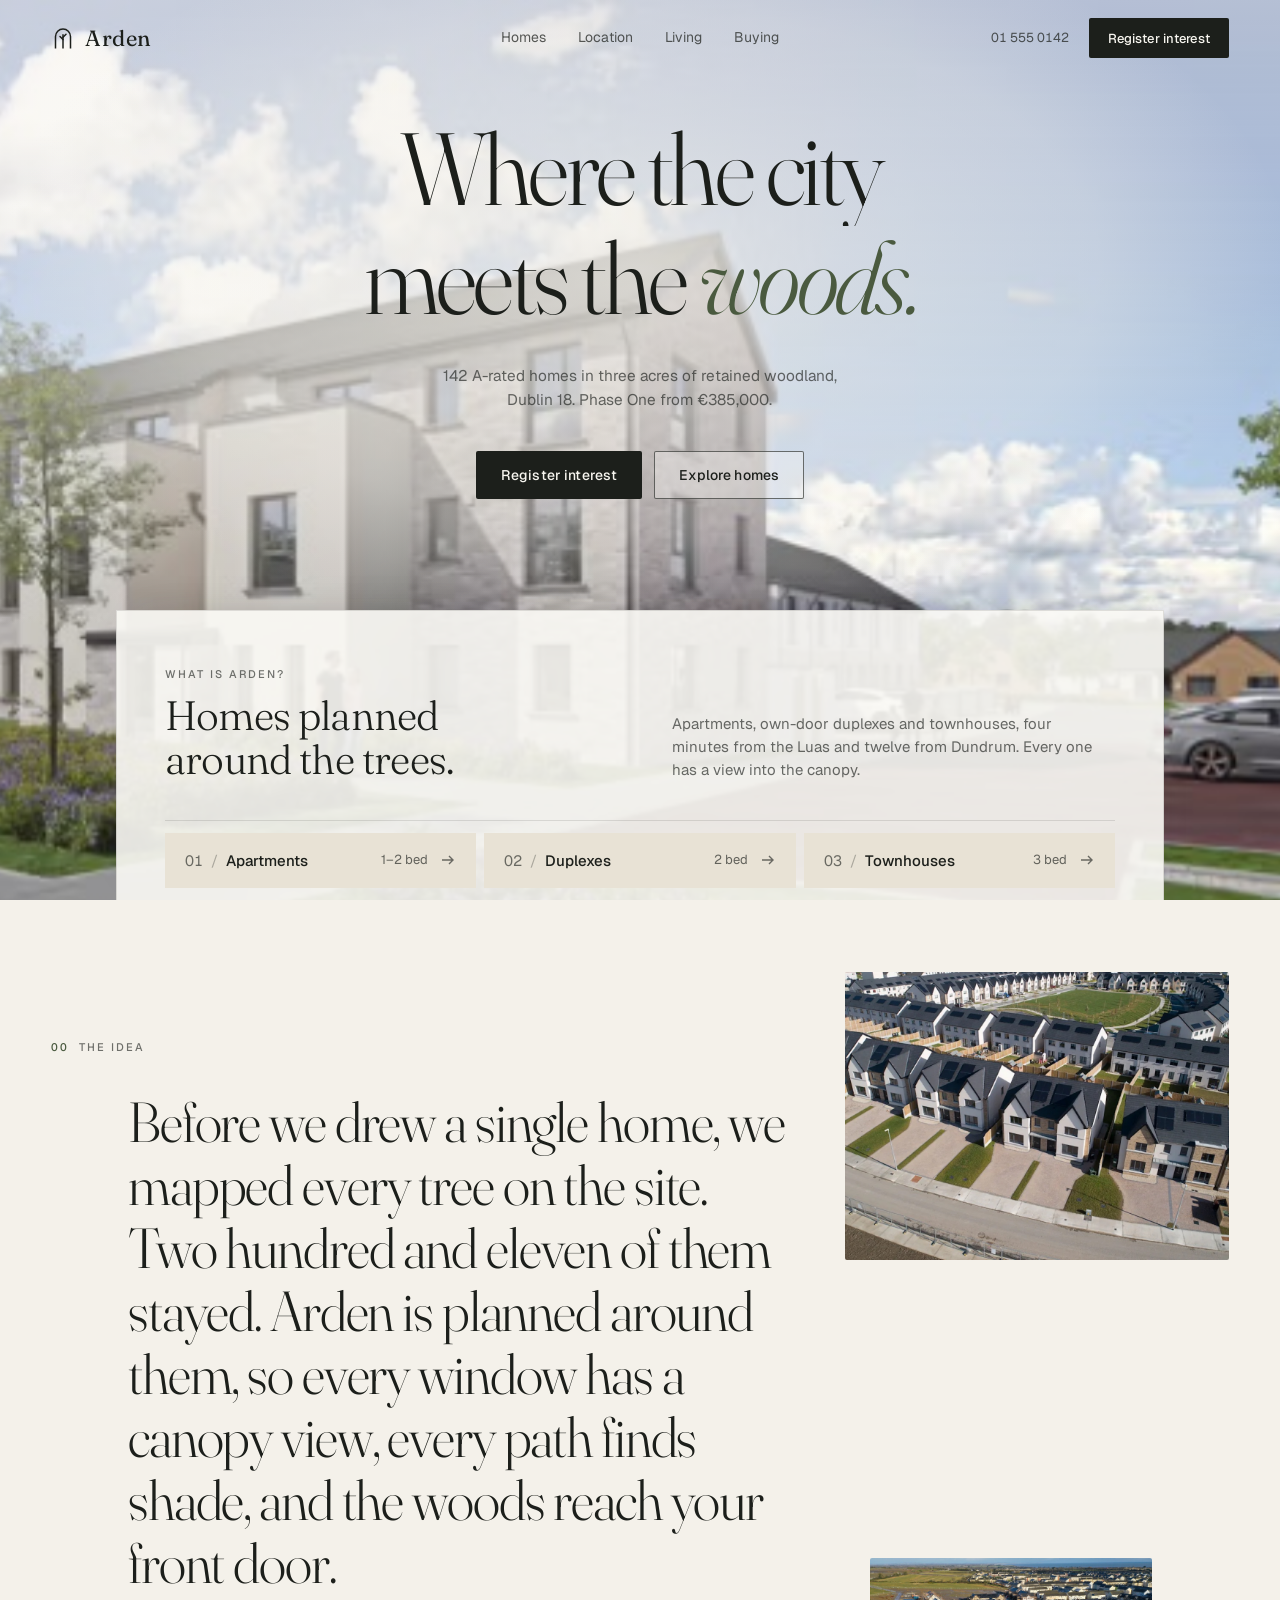
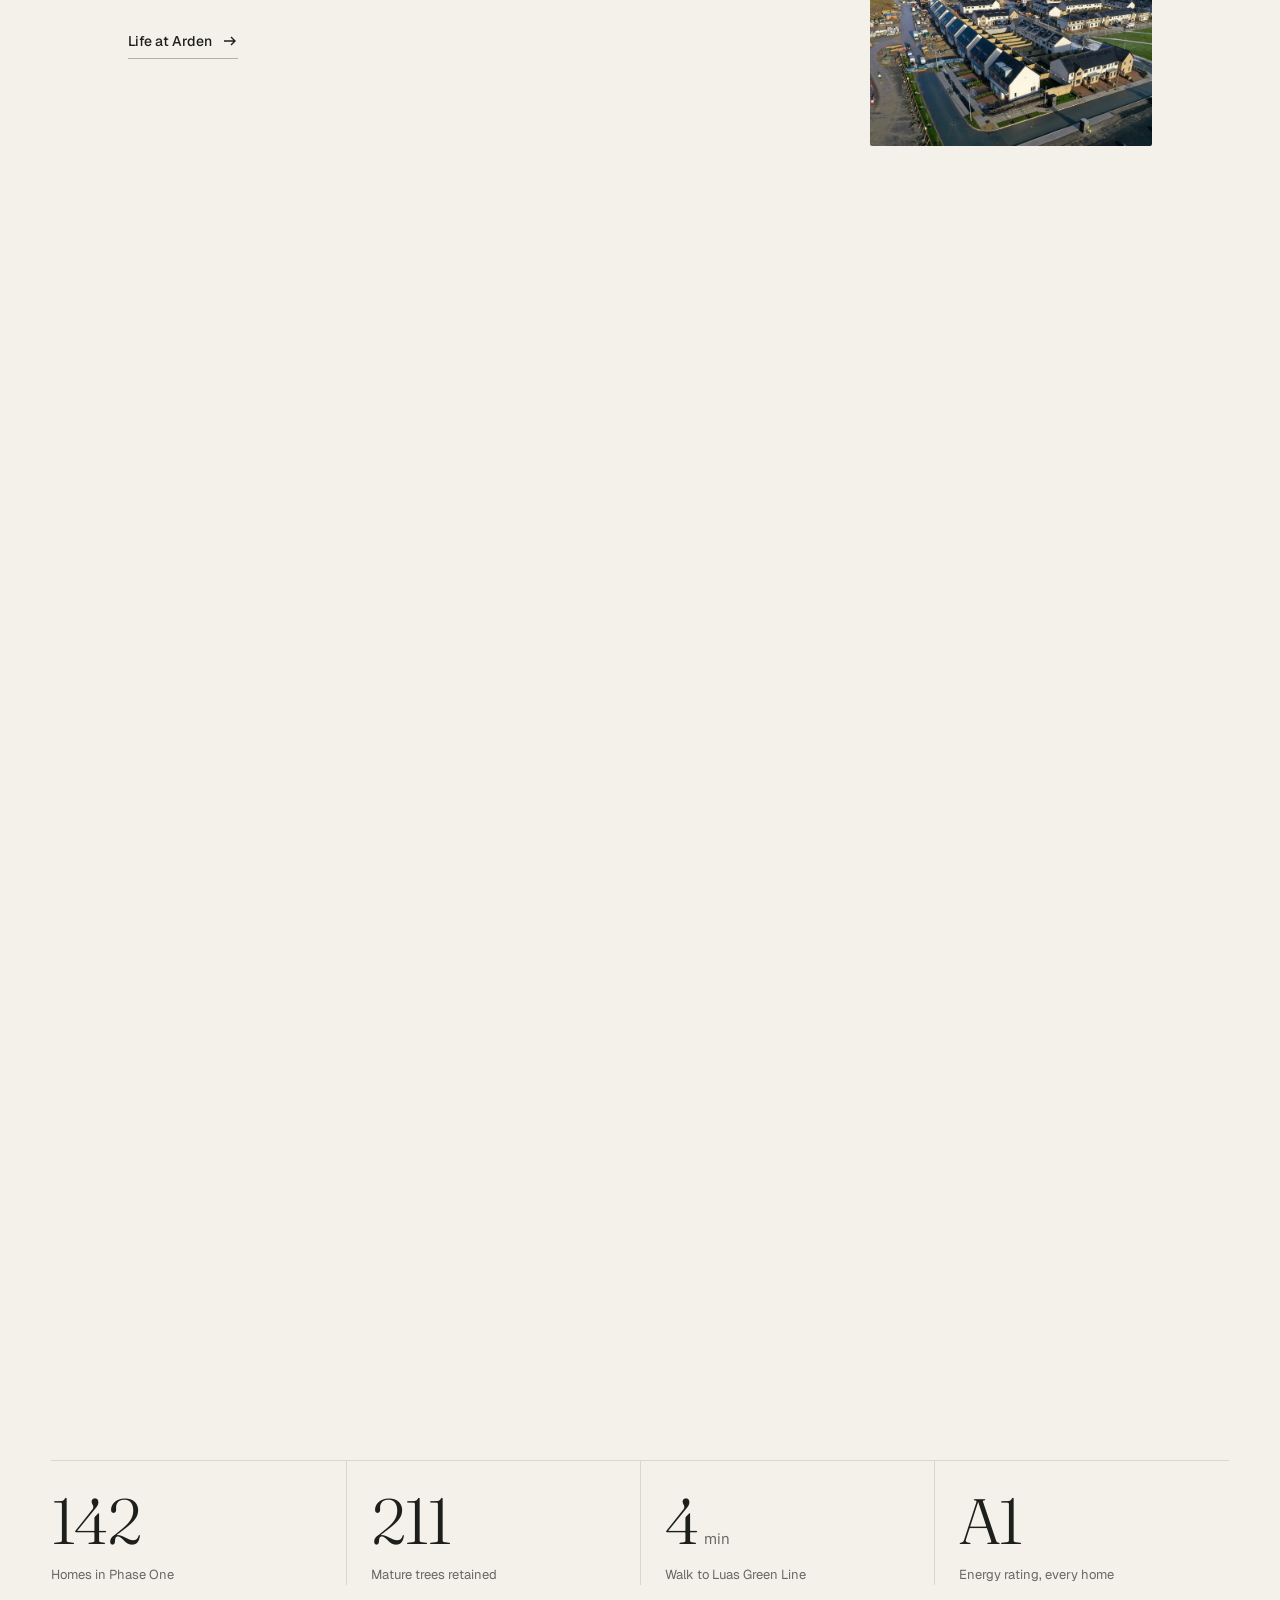
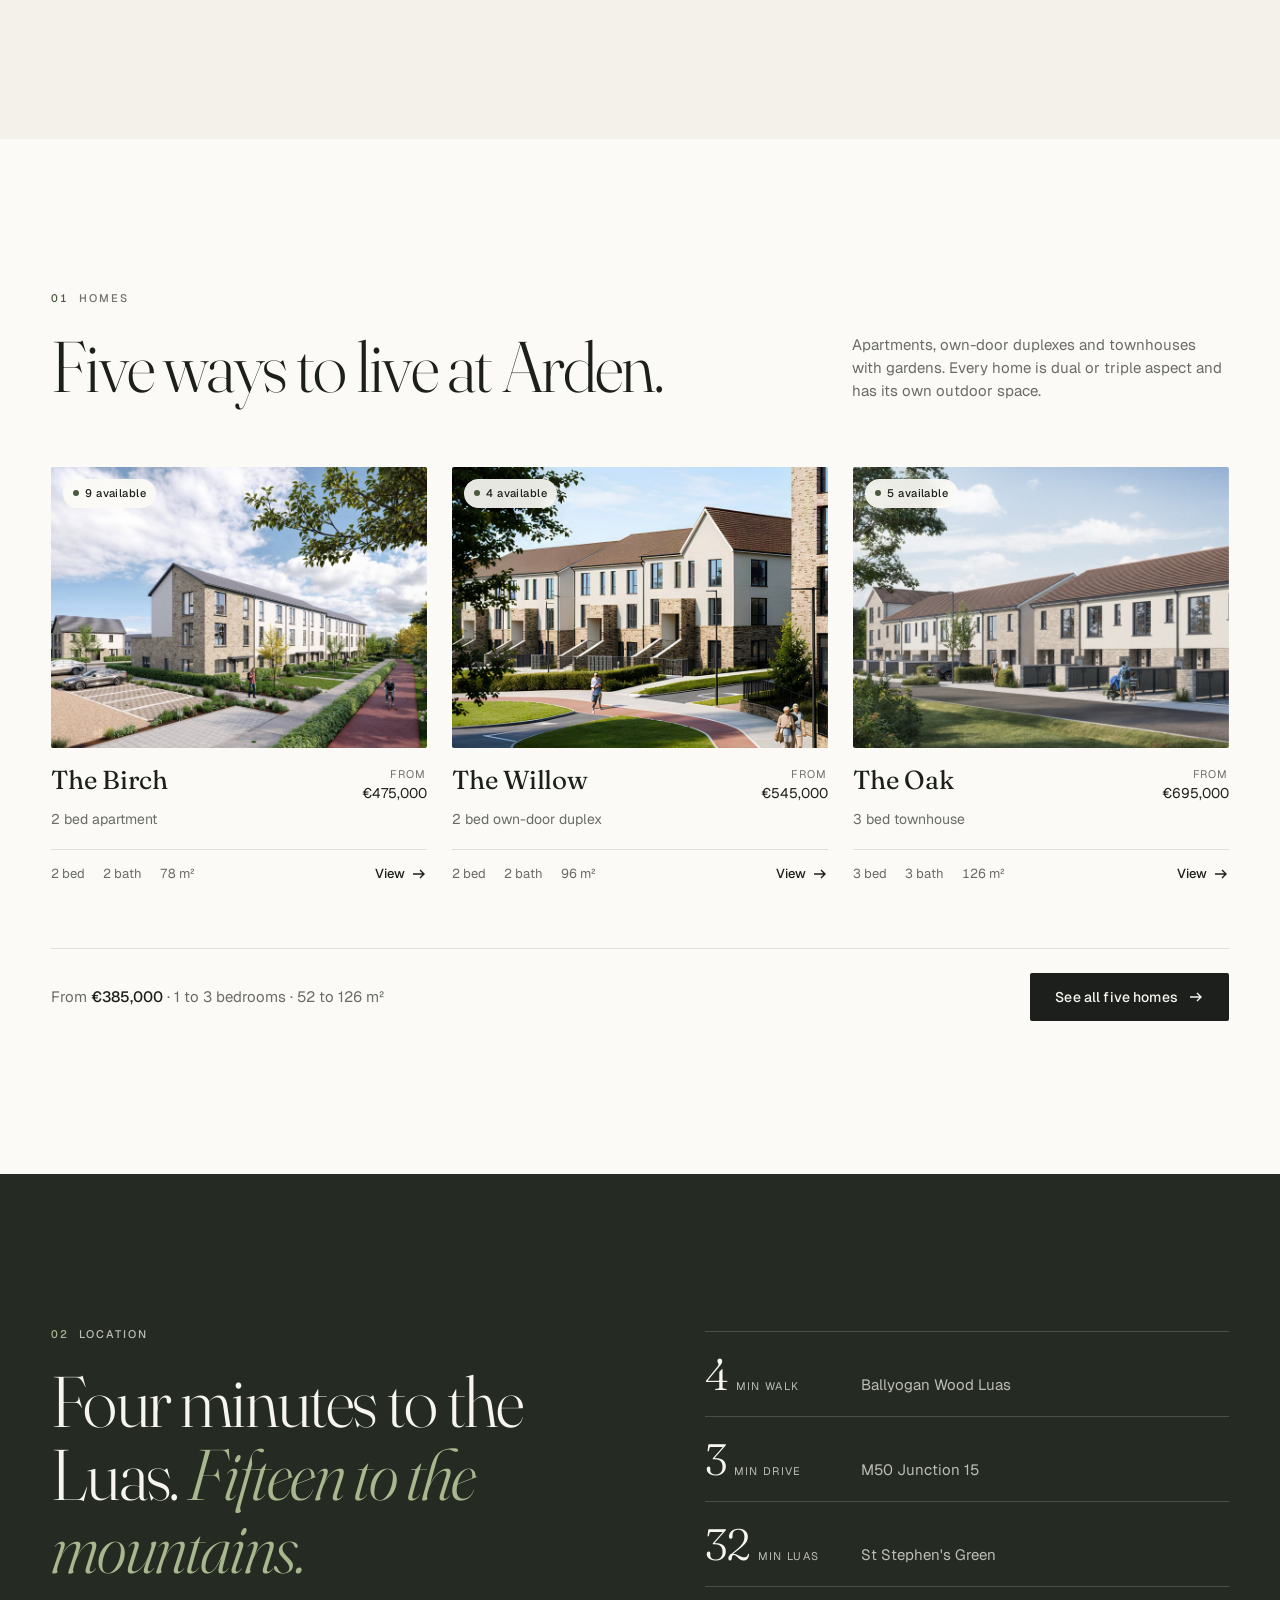
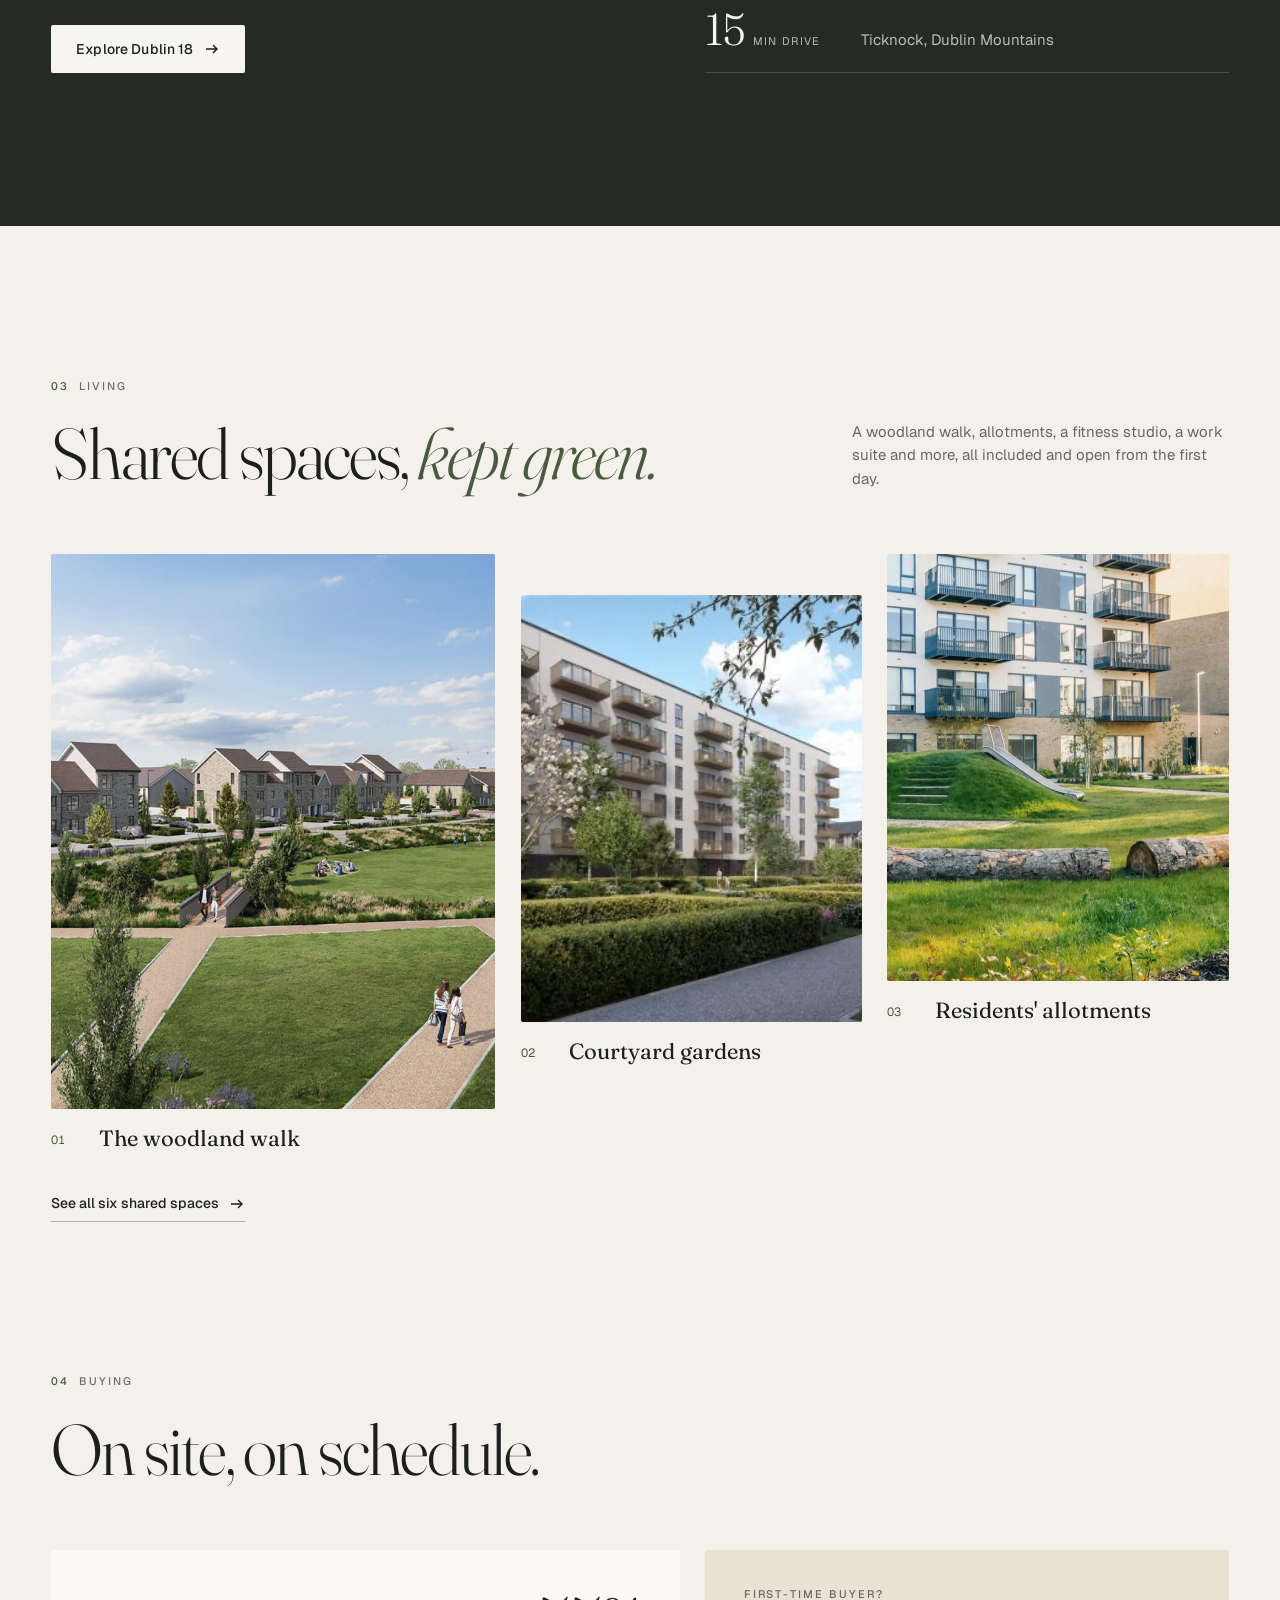
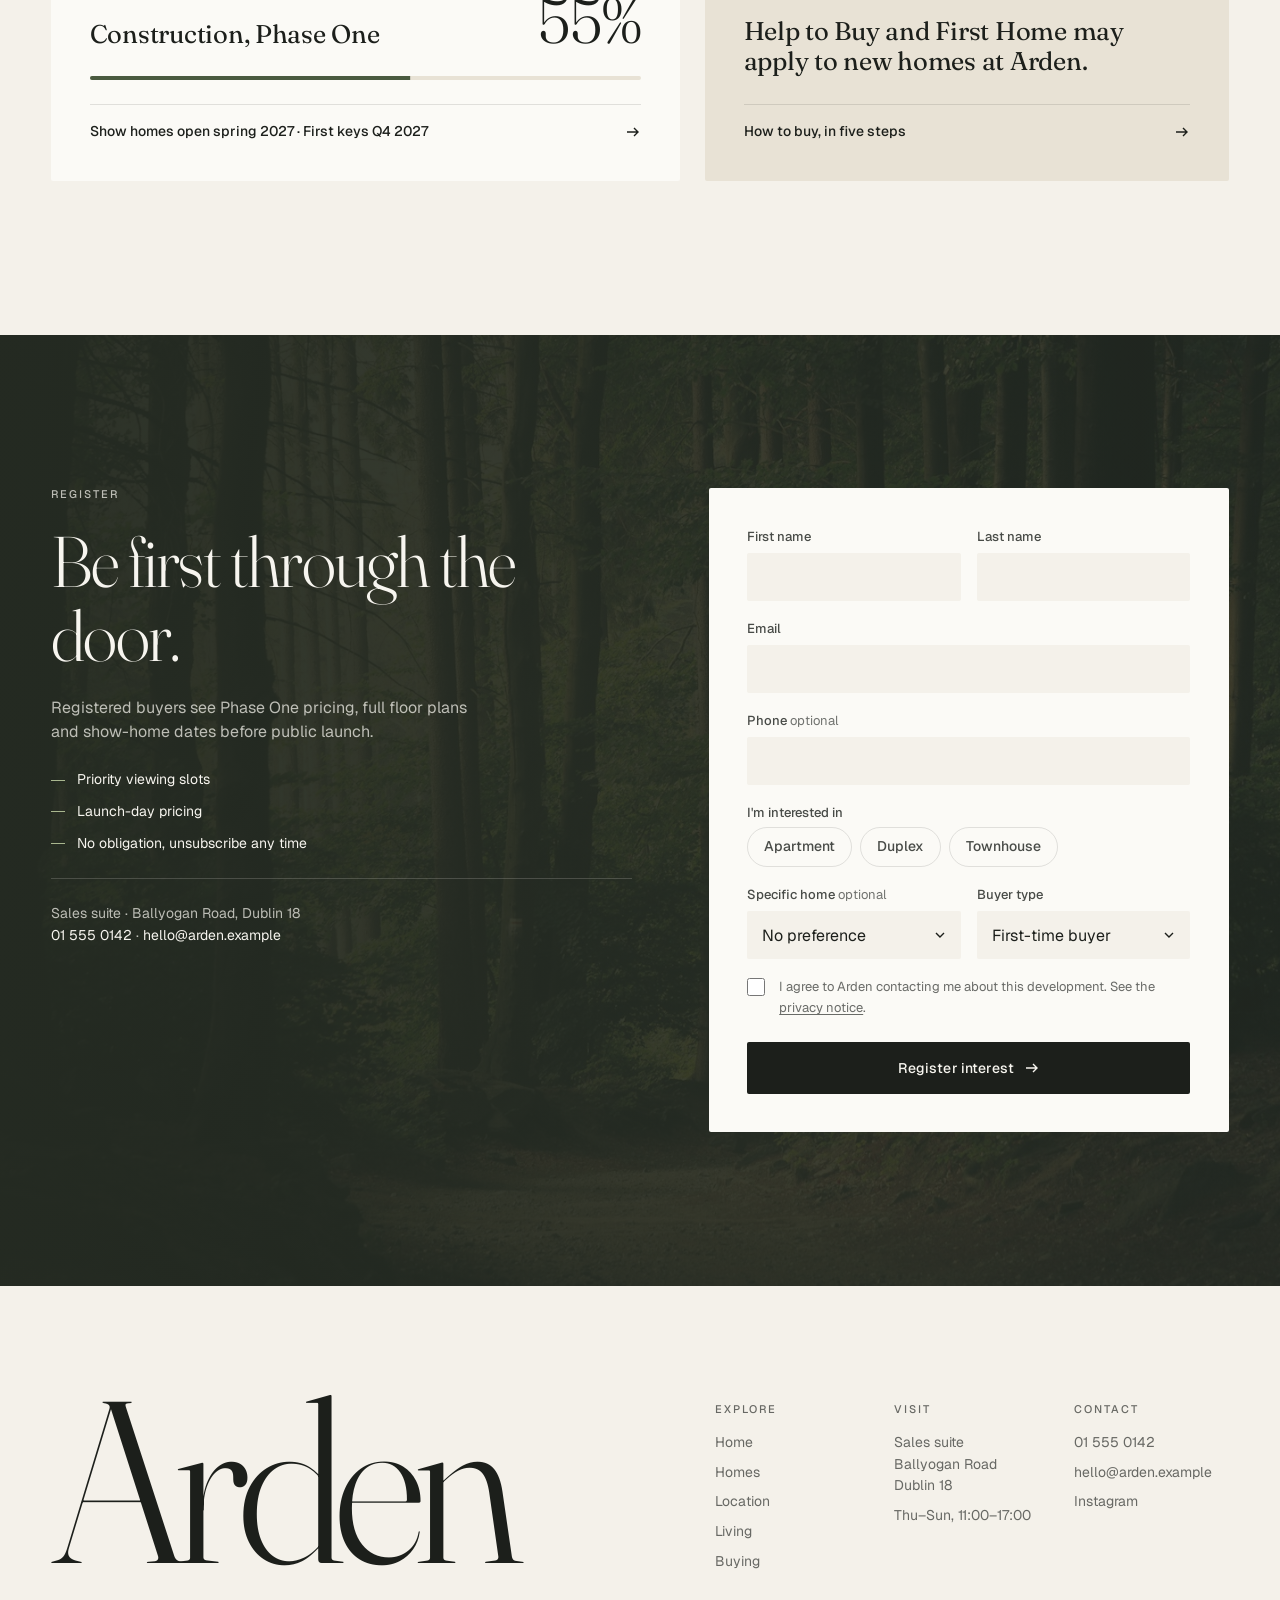
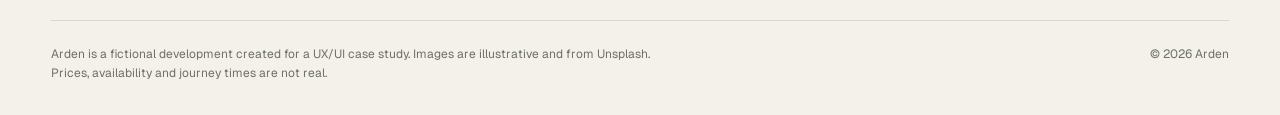
==== commit d0d5edb6: "Add files via upload" ====
--- a/index.html
+++ b/index.html
@@ -9,7 +9,7 @@
   <link rel="preconnect" href="https://fonts.googleapis.com">
   <link rel="preconnect" href="https://fonts.gstatic.com" crossorigin>
     <link href="https://fonts.googleapis.com/css2?family=Fraunces:ital,opsz,wght@0,9..144,300..400;1,9..144,300..400&family=Geist:wght@300;400;500;600&display=swap" rel="stylesheet">
-  <link rel="stylesheet" href="styles.css?v=10">
+  <link rel="stylesheet" href="styles.css?v=17">
 </head>
 <body data-page="home">
   <main id="main">
@@ -48,9 +48,9 @@
           </div>
           <div class="hero__rule"></div>
           <nav class="hero__rows" aria-label="Browse homes by type">
-            <a href="homes.html?type=apartment"><span class="n">01</span><span class="s">/</span><span class="l">Apartments</span><span class="m">1–3 bed</span><svg class="arrow" viewBox="0 0 16 16" aria-hidden="true"><path d="M2 8h11M9 4l4 4-4 4"/></svg></a>
-            <a href="homes.html?type=duplex"><span class="n">02</span><span class="s">/</span><span class="l">Duplexes</span><span class="m">2–3 bed</span><svg class="arrow" viewBox="0 0 16 16" aria-hidden="true"><path d="M2 8h11M9 4l4 4-4 4"/></svg></a>
-            <a href="homes.html?type=townhouse"><span class="n">03</span><span class="s">/</span><span class="l">Townhouses</span><span class="m">3–4 bed</span><svg class="arrow" viewBox="0 0 16 16" aria-hidden="true"><path d="M2 8h11M9 4l4 4-4 4"/></svg></a>
+            <a href="homes.html?type=apartment"><span class="n">01</span><span class="s">/</span><span class="l">Apartments</span><span class="m">1–2 bed</span><svg class="arrow" viewBox="0 0 16 16" aria-hidden="true"><path d="M2 8h11M9 4l4 4-4 4"/></svg></a>
+            <a href="homes.html?type=duplex"><span class="n">02</span><span class="s">/</span><span class="l">Duplexes</span><span class="m">2 bed</span><svg class="arrow" viewBox="0 0 16 16" aria-hidden="true"><path d="M2 8h11M9 4l4 4-4 4"/></svg></a>
+            <a href="homes.html?type=townhouse"><span class="n">03</span><span class="s">/</span><span class="l">Townhouses</span><span class="m">3 bed</span><svg class="arrow" viewBox="0 0 16 16" aria-hidden="true"><path d="M2 8h11M9 4l4 4-4 4"/></svg></a>
           </nav>
         </div>
       </div>
@@ -88,13 +88,13 @@
       <div class="wrap">
         <div class="sec-head">
           <p class="eyebrow"><span class="idx">01</span> Homes</p>
-          <h2 id="homes-title" class="h2 reveal">Eight ways to live at Arden.</h2>
+          <h2 id="homes-title" class="h2 reveal">Five ways to live at Arden.</h2>
           <p class="sec-head__aside reveal">Apartments, own-door duplexes and townhouses with gardens. Every home is dual or triple aspect and has its own outdoor space.</p>
         </div>
         <ul class="grid-homes" data-featured></ul>
         <div class="tease-foot reveal">
-          <p>From <strong>€385,000</strong> · 1 to 4 bedrooms · 52 to 158 m²</p>
-          <a href="homes.html" class="btn btn--dark">See all eight homes <svg class="arrow" viewBox="0 0 16 16" aria-hidden="true"><path d="M2 8h11M9 4l4 4-4 4"/></svg></a>
+          <p>From <strong>€385,000</strong> · 1 to 3 bedrooms · 52 to 126 m²</p>
+          <a href="homes.html" class="btn btn--dark">See all five homes <svg class="arrow" viewBox="0 0 16 16" aria-hidden="true"><path d="M2 8h11M9 4l4 4-4 4"/></svg></a>
         </div>
       </div>
     </section>
@@ -157,6 +157,6 @@
     <div data-slot="register"></div>
   </main>
 
-  <script src="main.js?v=10"></script>
+  <script src="main.js?v=17"></script>
 </body>
 </html>
